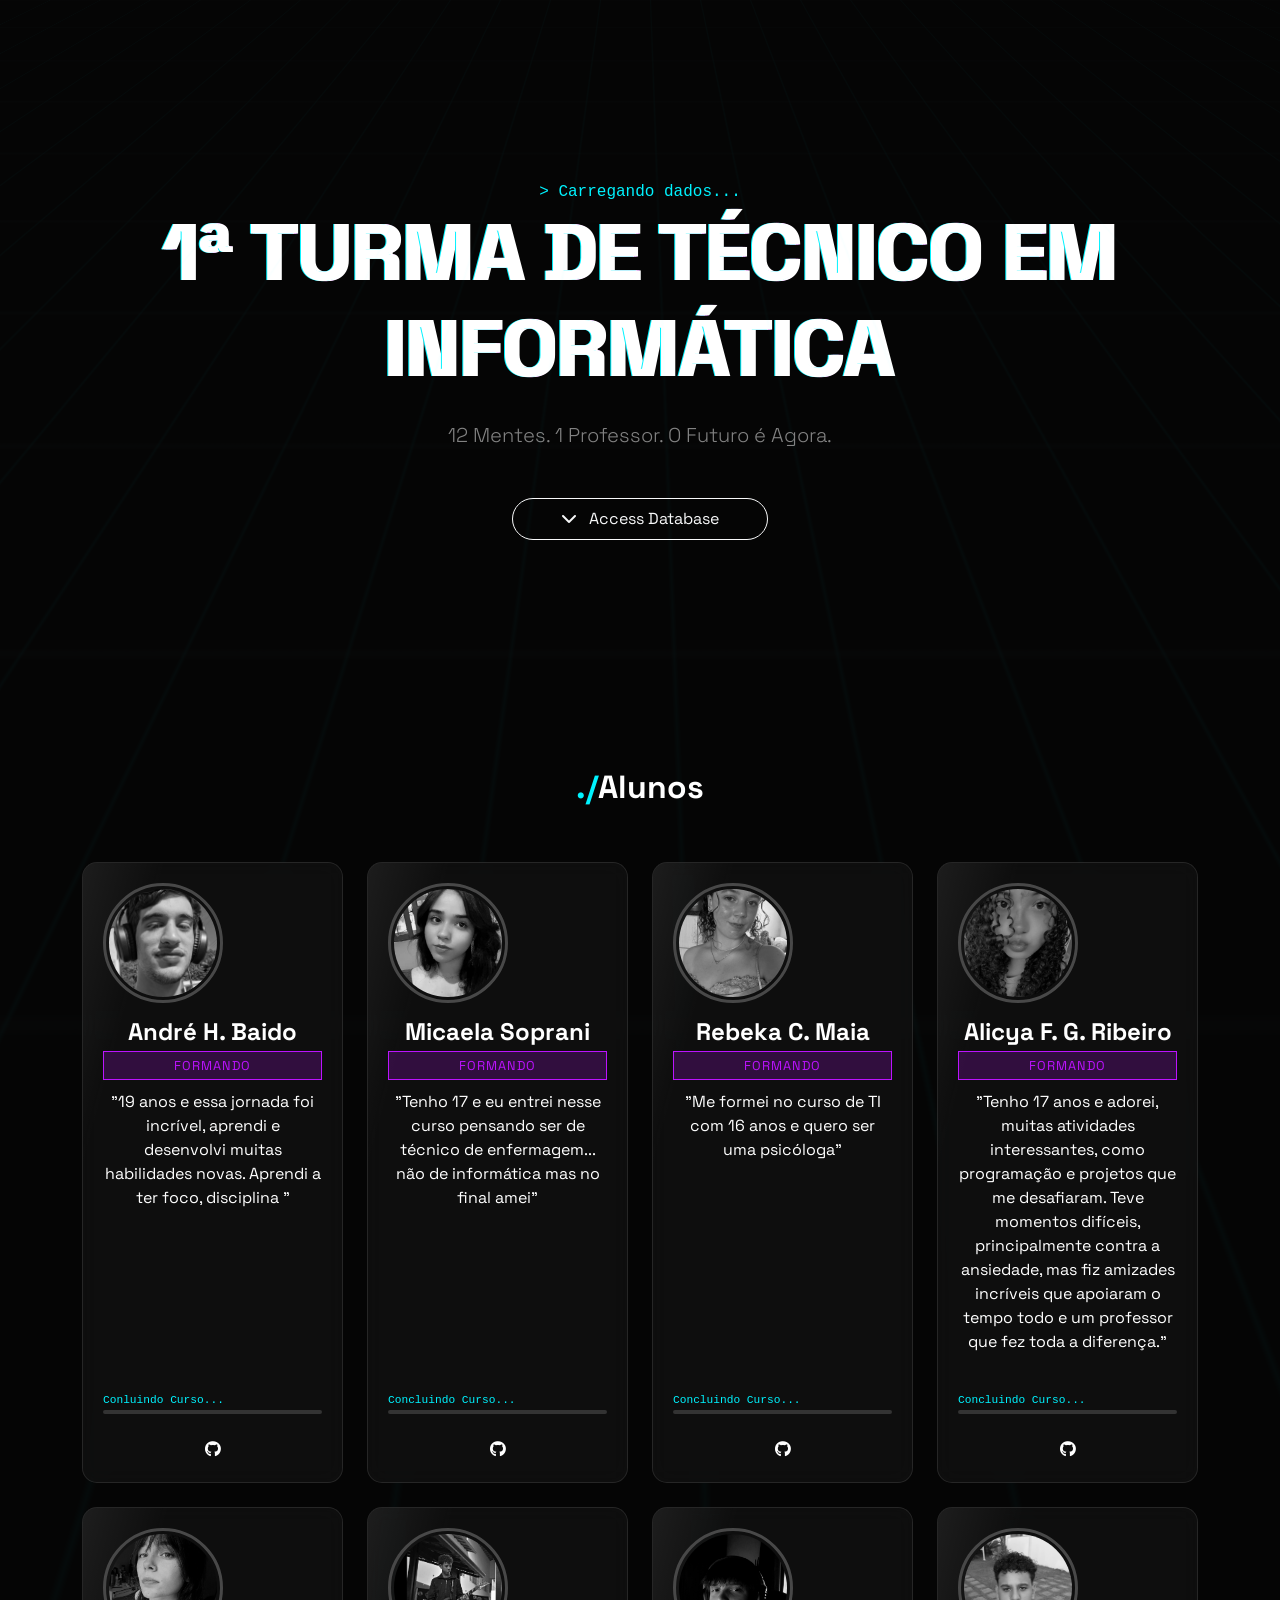
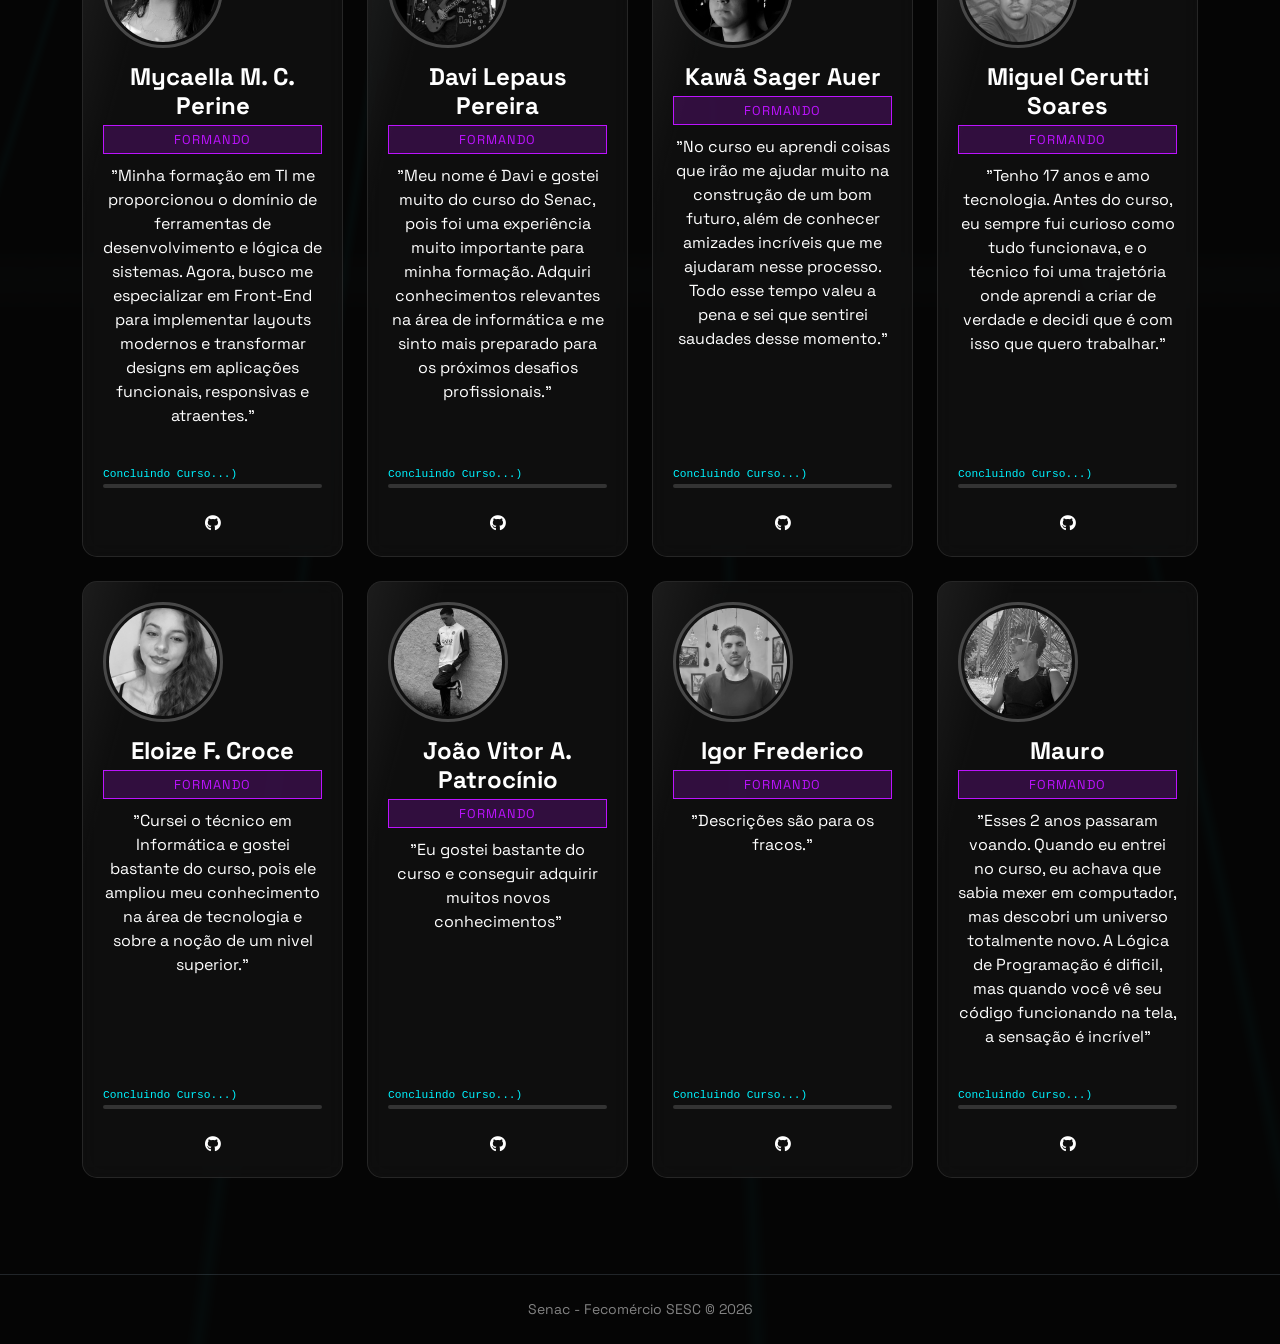
==== index.html @ 99a13c17 "Add files via upload" ====
<!DOCTYPE html>
<html lang="pt-br">
<head>
    <meta charset="UTF-8">
    <meta name="viewport" content="width=device-width, initial-scale=1.0">
    <title>Técnico em Informática - 2024 - 2026</title>
    
    <link href="https://cdn.jsdelivr.net/npm/bootstrap@5.3.0/dist/css/bootstrap.min.css" rel="stylesheet">
    <link rel="stylesheet" href="https://cdnjs.cloudflare.com/ajax/libs/font-awesome/6.4.0/css/all.min.css">
    <link href="https://unpkg.com/aos@2.3.1/dist/aos.css" rel="stylesheet">
    <link href="https://fonts.googleapis.com/css2?family=Space+Grotesk:wght@300;500;700&display=swap" rel="stylesheet">
    <link rel="icon" type="image/png" href="img/OIP.webp">

    <style>
        :root {
            --neon-cyan: #00f3ff;
            --neon-purple: #bc13fe;
            --dark-bg: #050505;
            --card-bg: rgba(20, 20, 20, 0.6);
        }

        body {
            background-color: var(--dark-bg);
            color: #fff;
            font-family: 'Space Grotesk', sans-serif;
            overflow-x: hidden;
        }

        /* === 1. Fundo Animado (Cyber Grid) === */
        .cyber-grid {
            position: fixed;
            top: 0; left: 0; width: 100%; height: 100%;
            background-image: 
                linear-gradient(rgba(23, 98, 102, 0.1) 1px, transparent 1px),
                linear-gradient(90deg, rgba(0, 243, 255, 0.1) 1px, transparent 1px);
            background-size: 50px 50px;
            transform: perspective(500px) rotateX(60deg);
            transform-origin: center top;
            opacity: 0.2;
            z-index: -1;
            animation: gridMove 20s linear infinite;
        }

        @keyframes gridMove {
            0% { background-position: 0 0; }
            100% { background-position: 0 100px; }
        }

        /* === 2. Hero Glitch Effect === */
        .hero-section {
            height: 80vh;
            display: flex;
            align-items: center;
            justify-content: center;
            text-align: center;
            position: relative;
        }

        .glitch-text {
            font-size: 5rem;
            font-weight: 700;
            position: relative;
            color: white;
            text-transform: uppercase;
        }

        .glitch-text::before, .glitch-text::after {
            content: attr(data-text);
            position: absolute;
            top: 0; left: 0; width: 100%; height: 100%;
        }

        .glitch-text::before {
            left: 2px;
            text-shadow: -1px 0 var(--neon-purple);
            animation: glitch-anim-1 2s infinite linear alternate-reverse;
        }

        .glitch-text::after {
            left: -2px;
            text-shadow: -1px 0 var(--neon-cyan);
            animation: glitch-anim-2 3s infinite linear alternate-reverse;
        }

        @keyframes glitch-anim-1 {
            0% { clip-path: inset(20% 0 80% 0); }
            20% { clip-path: inset(60% 0 10% 0); }
            40% { clip-path: inset(40% 0 50% 0); }
            60% { clip-path: inset(80% 0 5% 0); }
            80% { clip-path: inset(10% 0 60% 0); }
            100% { clip-path: inset(30% 0 30% 0); }
        }

        @keyframes glitch-anim-2 {
            0% { clip-path: inset(10% 0 60% 0); }
            20% { clip-path: inset(30% 0 20% 0); }
            40% { clip-path: inset(70% 0 10% 0); }
            60% { clip-path: inset(20% 0 50% 0); }
            80% { clip-path: inset(50% 0 30% 0); }
            100% { clip-path: inset(0% 0 80% 0); }
        }

        /* === 3. Cards Holográficos === */
        .holo-card {
            background: var(--card-bg);
            backdrop-filter: blur(10px);
            border: 1px solid rgba(255, 255, 255, 0.1);
            border-radius: 15px;
            padding: 20px;
            position: relative;
            overflow: hidden;
            transition: all 0.4s ease;
            height: 100%;
            display: flex;
            flex-direction: column;
        }

        /* Efeito de brilho ao passar o mouse */
        .holo-card::before {
            content: '';
            position: absolute;
            top: 0; left: -100%; width: 100%; height: 100%;
            background: linear-gradient(90deg, transparent, rgba(255, 255, 255, 0.1), transparent);
            transition: 0.5s;
            transform: skewX(-15deg);
        }

        .holo-card:hover::before {
            left: 100%;
        }

        .holo-card:hover {
            transform: translateY(-10px);
            border-color: var(--neon-cyan);
            box-shadow: 0 0 20px rgba(0, 243, 255, 0.3);
        }

        .student-avatar {
            width: 120px;
            height: 120px;
            border-radius: 50%;
            border: 3px solid var(--neon-purple);
            padding: 3px;
            object-fit: cover;
            margin-bottom: 15px;
            filter: grayscale(100%);
            transition: 0.3s;
        }

        .holo-card:hover .student-avatar {
            filter: grayscale(0%);
            border-color: var(--neon-cyan);
            box-shadow: 0 0 15px var(--neon-cyan);
        }

        .role-badge {
            background: rgba(188, 19, 254, 0.2);
            border: 1px solid var(--neon-purple);
            color: var(--neon-purple);
            padding: 4px 10px;
            font-size: 0.8rem;
            text-transform: uppercase;
            letter-spacing: 1px;
            display: inline-block;
            margin-bottom: 10px;
        }

        .holo-card:hover .role-badge {
            background: rgba(0, 243, 255, 0.2);
            border-color: var(--neon-cyan);
            color: var(--neon-cyan);
        }

        /* Skill Bar */
        .skill-bar {
            height: 4px;
            background: #333;
            margin-bottom: 0%;
            border-radius: 2px;
            position: relative;
            overflow: hidden;
            
        }
        .skill-fill {
            height: 100%;
            background: var(--neon-cyan);
            box-shadow: 0 0 10px var(--neon-cyan);
            width: 100%; /* Animação via CSS */
            transition: width ease-in-out;
        }

        .desc-text {
            flex-grow: 10;
        }

        .bottom-info {
            margin-top: auto;
            margin-bottom: 0;
        }

        /* Terminal Style text */
        .terminal-text {
            font-family: 'Courier New', monospace;
            color: var(--neon-cyan);
        }

        @media (max-width: 768px) {
            .glitch-text { font-size: 3rem; }
        }
    </style>
</head>
<body>

    <div class="cyber-grid"></div>

    <section class="hero-section">
        <div class="container">
            <p class="terminal-text mb-0">> Carregando dados...</p>
            <h1 class="glitch-text mb-4" data-text="1ª Turma de Técnico em Informática">1ª Turma de Técnico em Informática</h1>
            <p class="lead text-white-50" data-aos="fade-up" data-aos-delay="500">
                12 Mentes. 1 Professor. O Futuro é Agora.
            </p>
            <div class="mt-5" data-aos="zoom-in" data-aos-delay="800">
                <a href="#mural" class="btn btn-outline-light rounded-pill px-5 py-2">
                    <i class="fas fa-chevron-down me-2"></i> Access Database
                </a>
            </div>
        </div>
    </section>

    <section id="mural" class="container py-5">
        <div class="row mb-5 text-center">
            <div class="col" data-aos="fade-right">
                <h2 class="fw-bold"><span style="color: var(--neon-cyan)">./</span>Alunos</h2>
            </div>
        </div>

        <div class="row g-4">
            
            <div class="col-12 col-md-6 col-lg-3" data-aos="flip-left" data-aos-duration="1000">
                <div class="holo-card text-center">
                    <img src="img/Andre.jpeg" alt="Aluno" class="student-avatar">
                    <h4 class="fw-bold mb-1">André H. Baido</h4>
                    <span class="role-badge">Formando</span>
                    
                    <p class="desc-text">
                        "19 anos e essa jornada foi incrível, aprendi e desenvolvi muitas habilidades novas. Aprendi a ter foco, disciplina "
                    </p>
                    <div class="bottom-info">
                        <div class="text-start mt-3">
                        <small class="terminal-text" style="font-size: 0.7rem;">Conluindo Curso...</small>
                        <div class="skill-bar">
                            <div class="skill-fill" style="width: 90%"></div>
                        </div>
                    </div>

                    <div class="mt-4 d-flex justify-content-center gap-3">
                        <a href="#" class="text-white"><i class="fab fa-github"></i></a>
                       
                    </div>
                    </div>
                    
                </div>
            </div>
            <div class="col-12 col-md-6 col-lg-3" data-aos="flip-left" data-aos-delay="100" data-aos-duration="1000">
                <div class="holo-card text-center">
                    <img src="img/Micaela.jpeg" alt="Aluno" class="student-avatar">
                    <h4 class="fw-bold mb-1">Micaela Soprani</h4>
                    <span class="role-badge">Formando</span>
                    
                    <p class="desc-text">
                        "Tenho 17 e eu entrei nesse curso pensando ser de técnico de enfermagem... não de informática mas no final amei"
                    </p>
                    
                    <div class="text-start mt-3">
                        <small class="terminal-text" style="font-size: 0.7rem;">Concluindo Curso...</small>
                        <div class="skill-bar">
                            <div class="skill-fill" style="width: 95%"></div>
                        </div>
                    </div>

                    <div class="mt-4 d-flex justify-content-center gap-3">
                        <a href="#" class="text-white"><i class="fab fa-github"></i></a>
                       
                    </div>
                </div>
            </div>

            <div class="col-12 col-md-6 col-lg-3" data-aos="flip-left" data-aos-delay="200" data-aos-duration="1000">
                <div class="holo-card text-center">
                    <img src="img/Rebeka.jpeg" alt="Aluno" class="student-avatar">
                    <h4 class="fw-bold mb-1">Rebeka C. Maia</h4>
                    <span class="role-badge">Formando</span>
                    
                    <p class="desc-text">
                        "Me formei no curso de TI com 16 anos e quero ser uma psicóloga"
                    </p>
                    
                    <div class="text-start mt-3">
                        <small class="terminal-text" style="font-size: 0.7rem;">Concluindo Curso...</small>
                        <div class="skill-bar">
                            <div class="skill-fill" style="width: 90%"></div>
                        </div>
                    </div>

                    <div class="mt-4 d-flex justify-content-center gap-3">
                        <a href="#" class="text-white"><i class="fab fa-github"></i></a>
                       
                    </div>
                </div>
            </div>

             <div class="col-12 col-md-6 col-lg-3" data-aos="flip-left" data-aos-delay="300" data-aos-duration="1000">
                <div class="holo-card text-center">
                    <img src="img/Alicya.jpeg" alt="Aluno" class="student-avatar">
                    <h4 class="fw-bold mb-1">Alicya F. G. Ribeiro</h4>
                    <span class="role-badge">Formando</span>
                    
                    <p class="desc-text">
                        "Tenho 17 anos e adorei, muitas atividades interessantes, como programação e projetos que me desafiaram. Teve momentos difíceis, principalmente contra a ansiedade, mas fiz amizades incríveis que apoiaram o tempo todo e um professor que fez toda a diferença."
                    </p>
                    
                    <div class="text-start mt-3">
                        <small class="terminal-text" style="font-size: 0.7rem;">Concluindo Curso...</small>
                        <div class="skill-bar">
                            <div class="skill-fill" style="width: 100%"></div>
                        </div>
                    </div>

                    <div class="mt-4 d-flex justify-content-center gap-3">
                        <a href="#" class="text-white"><i class="fab fa-github"></i></a>
                       
                    </div>
                </div>
            </div>

             <div class="col-12 col-md-6 col-lg-3" data-aos="flip-left" data-aos-delay="200" data-aos-duration="1000">
                <div class="holo-card text-center">
                    <img src="img/Mycaella.jpeg" alt="Aluno" class="student-avatar">
                    <h4 class="fw-bold mb-1">Mycaella M. C. Perine</h4>
                    <span class="role-badge">Formando</span>
                    
                    <p class="desc-text">
                        "Minha formação em TI me proporcionou o domínio de ferramentas de desenvolvimento e lógica de sistemas. Agora, busco me especializar em Front-End para implementar layouts modernos e transformar designs em aplicações funcionais, responsivas e atraentes."
                    </p>
                    
                    <div class="text-start mt-3">
                        <small class="terminal-text" style="font-size: 0.7rem;">Concluindo Curso...)</small>
                        <div class="skill-bar">
                            <div class="skill-fill" ></div>
                        </div>
                    </div>

                    <div class="mt-4 d-flex justify-content-center gap-3">
                        <a href="#" class="text-white"><i class="fab fa-github"></i></a>
                       
                    </div>
                </div>
            </div>

             <div class="col-12 col-md-6 col-lg-3" data-aos="flip-left" data-aos-delay="200" data-aos-duration="1000">
                <div class="holo-card text-center">
                    <img src="img/Davi.jpeg" alt="Aluno" class="student-avatar">
                    <h4 class="fw-bold mb-1">Davi Lepaus Pereira</h4>
                    <span class="role-badge">Formando</span>
                    
                    <p class="desc-text">
                        "Meu nome é Davi e gostei muito do curso do Senac, pois foi uma experiência muito importante para minha formação. Adquiri conhecimentos relevantes na área de informática e me sinto mais preparado para os próximos desafios profissionais."
                    </p>
                    
                    <div class="text-start mt-3">
                        <small class="terminal-text" style="font-size: 0.7rem;">Concluindo Curso...)</small>
                        <div class="skill-bar">
                            <div class="skill-fill" ></div>
                        </div>
                    </div>

                    <div class="mt-4 d-flex justify-content-center gap-3">
                        <a href="#" class="text-white"><i class="fab fa-github"></i></a>
                       
                    </div>
                </div>
            </div>

             <div class="col-12 col-md-6 col-lg-3" data-aos="flip-left" data-aos-delay="200" data-aos-duration="1000">
                <div class="holo-card text-center">
                    <img src="img/Kawa.jpeg" alt="Aluno" class="student-avatar">
                    <h4 class="fw-bold mb-1">Kawã Sager Auer</h4>
                    <span class="role-badge">Formando</span>
                    
                    <p class="desc-text">
                        "No curso eu aprendi coisas que irão me ajudar muito na construção de um bom futuro, além de conhecer amizades incríveis que me ajudaram nesse processo. Todo esse tempo valeu a pena e sei que sentirei saudades desse momento."
                    </p>
                    
                    <div class="text-start mt-3">
                        <small class="terminal-text" style="font-size: 0.7rem;">Concluindo Curso...)</small>
                        <div class="skill-bar">
                            <div class="skill-fill" ></div>
                        </div>
                    </div>

                    <div class="mt-4 d-flex justify-content-center gap-3">
                        <a href="https://github.com/Fritzfrefrutz/Fritzfrefrutz/blob/main/README.md" class="text-white"><i class="fab fa-github"></i></a>
                       
                    </div>
                </div>
            </div>

             <div class="col-12 col-md-6 col-lg-3" data-aos="flip-left" data-aos-delay="200" data-aos-duration="1000">
                <div class="holo-card text-center">
                    <img src="img/Miguel.jpeg" alt="Aluno" class="student-avatar">
                    <h4 class="fw-bold mb-1">Miguel Cerutti Soares</h4>
                    <span class="role-badge">Formando</span>
                    
                    <p class="desc-text">
                        "Tenho 17 anos e amo tecnologia. Antes do curso, eu sempre fui curioso como tudo funcionava, e o técnico foi uma trajetória onde aprendi a criar de verdade e decidi que é com isso que quero trabalhar."
                    </p>
                    
                    <div class="text-start mt-3">
                        <small class="terminal-text" style="font-size: 0.7rem;">Concluindo Curso...)</small>
                        <div class="skill-bar">
                            <div class="skill-fill" ></div>
                        </div>
                    </div>

                    <div class="mt-4 d-flex justify-content-center gap-3">
                        <a href="#" class="text-white"><i class="fab fa-github"></i></a>
                       
                    </div>
                </div>
            </div>

             <div class="col-12 col-md-6 col-lg-3" data-aos="flip-left" data-aos-delay="200" data-aos-duration="1000">
                <div class="holo-card text-center">
                    <img src="img/Eloize.jpeg" alt="Aluno" class="student-avatar">
                    <h4 class="fw-bold mb-1">Eloize F. Croce</h4>
                    <span class="role-badge">Formando</span>
                    
                    <p class="desc-text">
                        "Cursei o técnico em Informática e gostei bastante do curso, pois ele ampliou meu conhecimento na área de tecnologia e sobre a noção de um nivel superior."
                    </p>
                    
                    <div class="text-start mt-3">
                        <small class="terminal-text" style="font-size: 0.7rem;">Concluindo Curso...)</small>
                        <div class="skill-bar">
                            <div class="skill-fill" ></div>
                        </div>
                    </div>

                    <div class="mt-4 d-flex justify-content-center gap-3">
                        <a href="#" class="text-white"><i class="fab fa-github"></i></a>
                       
                    </div>
                </div>
            </div>

             <div class="col-12 col-md-6 col-lg-3" data-aos="flip-left" data-aos-delay="200" data-aos-duration="1000">
                <div class="holo-card text-center">
                    <img src="img/Joao.jpeg" alt="Aluno" class="student-avatar">
                    <h4 class="fw-bold mb-1">João Vitor A. Patrocínio</h4>
                    <span class="role-badge">Formando</span>
                    
                    <p class="desc-text">
                        "Eu gostei bastante do curso e conseguir adquirir muitos novos conhecimentos"
                    </p>
                    
                    <div class="text-start mt-3">
                        <small class="terminal-text" style="font-size: 0.7rem;">Concluindo Curso...)</small>
                        <div class="skill-bar">
                            <div class="skill-fill" ></div>
                        </div>
                    </div>

                    <div class="mt-4 d-flex justify-content-center gap-3">
                        <a href="#" class="text-white"><i class="fab fa-github"></i></a>
                       
                    </div>
                </div>
            </div>

             <div class="col-12 col-md-6 col-lg-3" data-aos="flip-left" data-aos-delay="200" data-aos-duration="1000">
                <div class="holo-card text-center">
                    <img src="img/Igor.jpeg" alt="Aluno" class="student-avatar">
                    <h4 class="fw-bold mb-1">Igor Frederico</h4>
                    <span class="role-badge">Formando</span>
                    
                    <p class="desc-text">
                        "Descrições são para os fracos."
                    </p>
                    
                    <div class="text-start mt-3">
                        <small class="terminal-text" style="font-size: 0.7rem;">Concluindo Curso...)</small>
                        <div class="skill-bar">
                            <div class="skill-fill" ></div>
                        </div>
                    </div>

                    <div class="mt-4 d-flex justify-content-center gap-3">
                        <a href="#" class="text-white"><i class="fab fa-github"></i></a>
                       
                    </div>
                </div>
            </div>

             <div class="col-12 col-md-6 col-lg-3" data-aos="flip-left" data-aos-delay="200" data-aos-duration="1000">
                <div class="holo-card text-center">
                    <img src="img/Mauro.jpeg" alt="Aluno" class="student-avatar">
                    <h4 class="fw-bold mb-1">Mauro</h4>
                    <span class="role-badge">Formando</span>
                    
                    <p class="desc-text">
                        "Esses 2 anos passaram voando. Quando eu entrei no curso, eu achava que sabia mexer em computador, mas descobri um universo totalmente novo. A Lógica de Programação é dificil, mas quando você vê seu código funcionando na tela, a sensação é incrível"
                    </p>
                    
                    <div class="text-start mt-3">
                        <small class="terminal-text" style="font-size: 0.7rem;">Concluindo Curso...)</small>
                        <div class="skill-bar">
                            <div class="skill-fill" ></div>
                        </div>
                    </div>

                    <div class="mt-4 d-flex justify-content-center gap-3">
                        <a href="#" class="text-white"><i class="fab fa-github"></i></a>
                       
                    </div>
                </div>
            </div>

            

            </div>
    </section>

    <footer class="py-4 text-center border-top border-dark mt-5">
        <p class="text-white-50 small mb-0">Senac - Fecomércio SESC &copy; 2026</p>
    </footer>

    <script src="https://cdn.jsdelivr.net/npm/bootstrap@5.3.0/dist/js/bootstrap.bundle.min.js"></script>
    <script src="https://unpkg.com/aos@2.3.1/dist/aos.js"></script>
    
    <script src="js/script.js">
   </script>
</body>
</html>
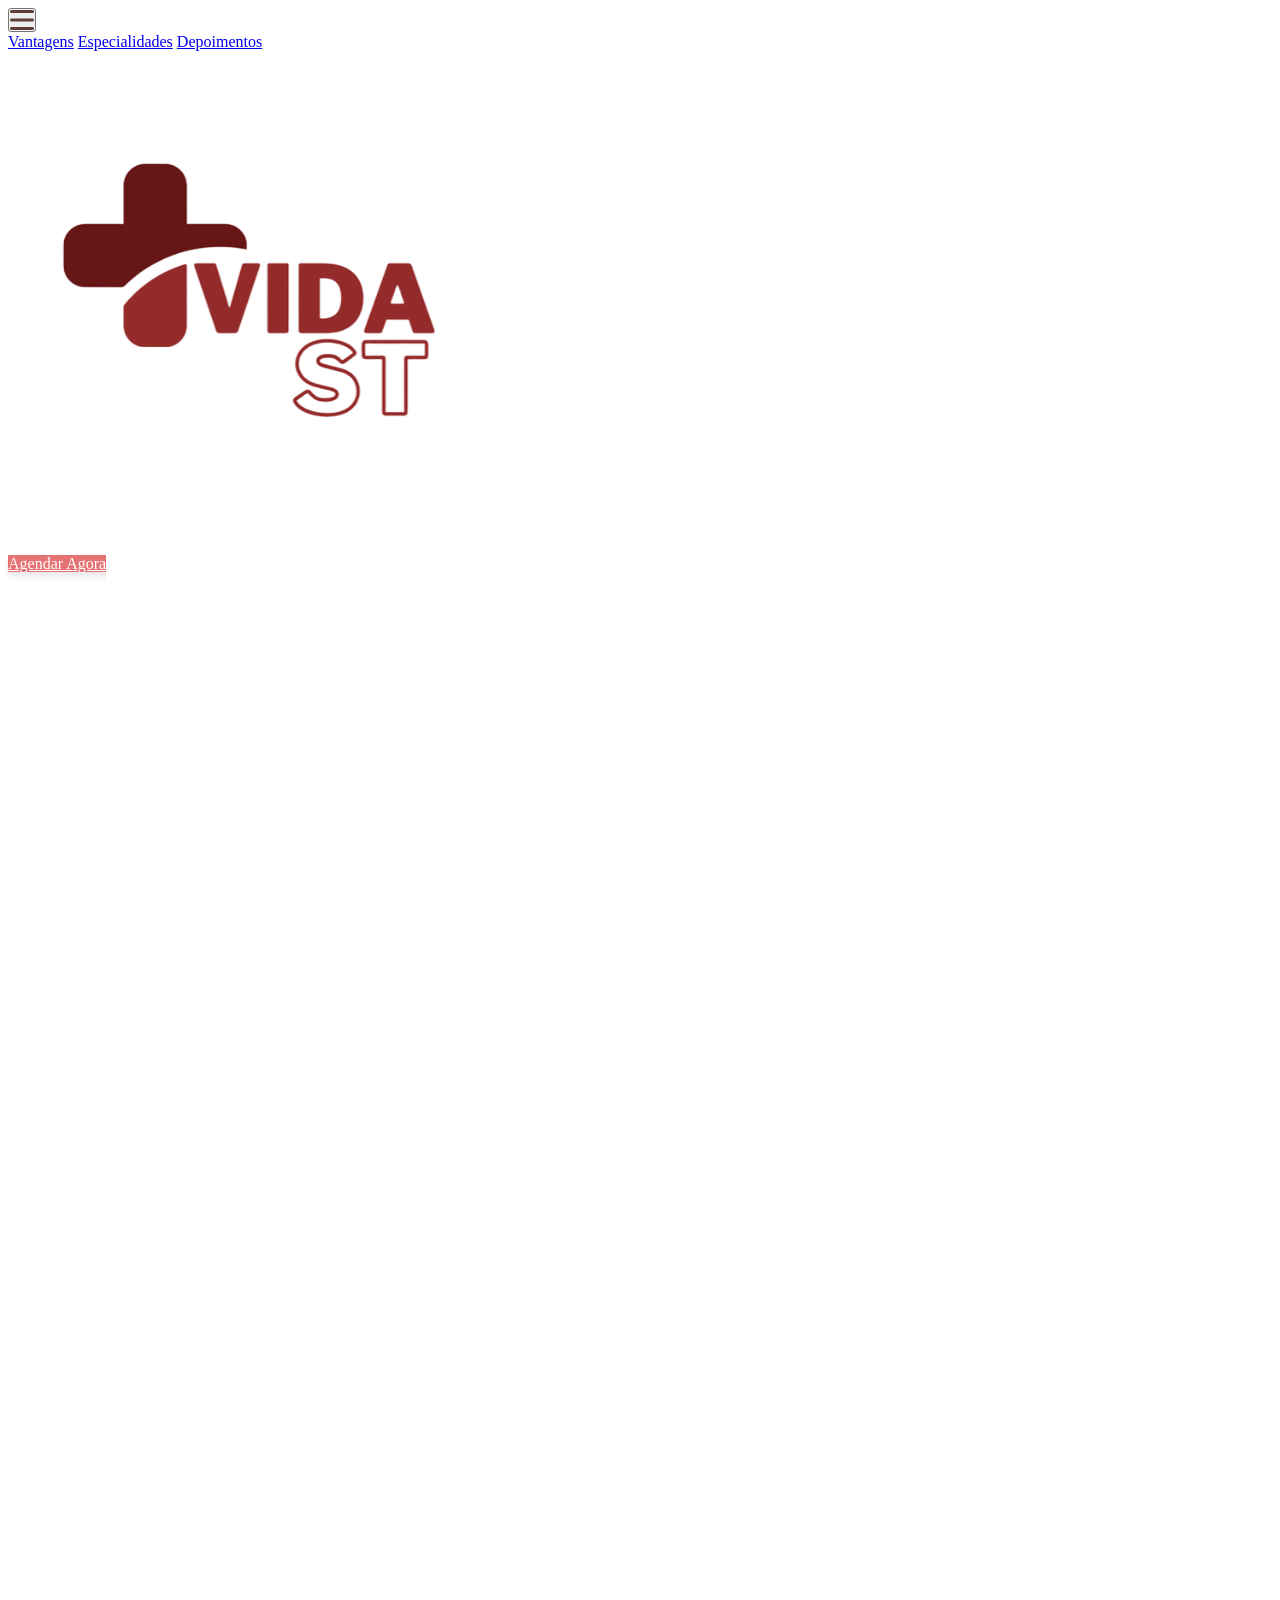
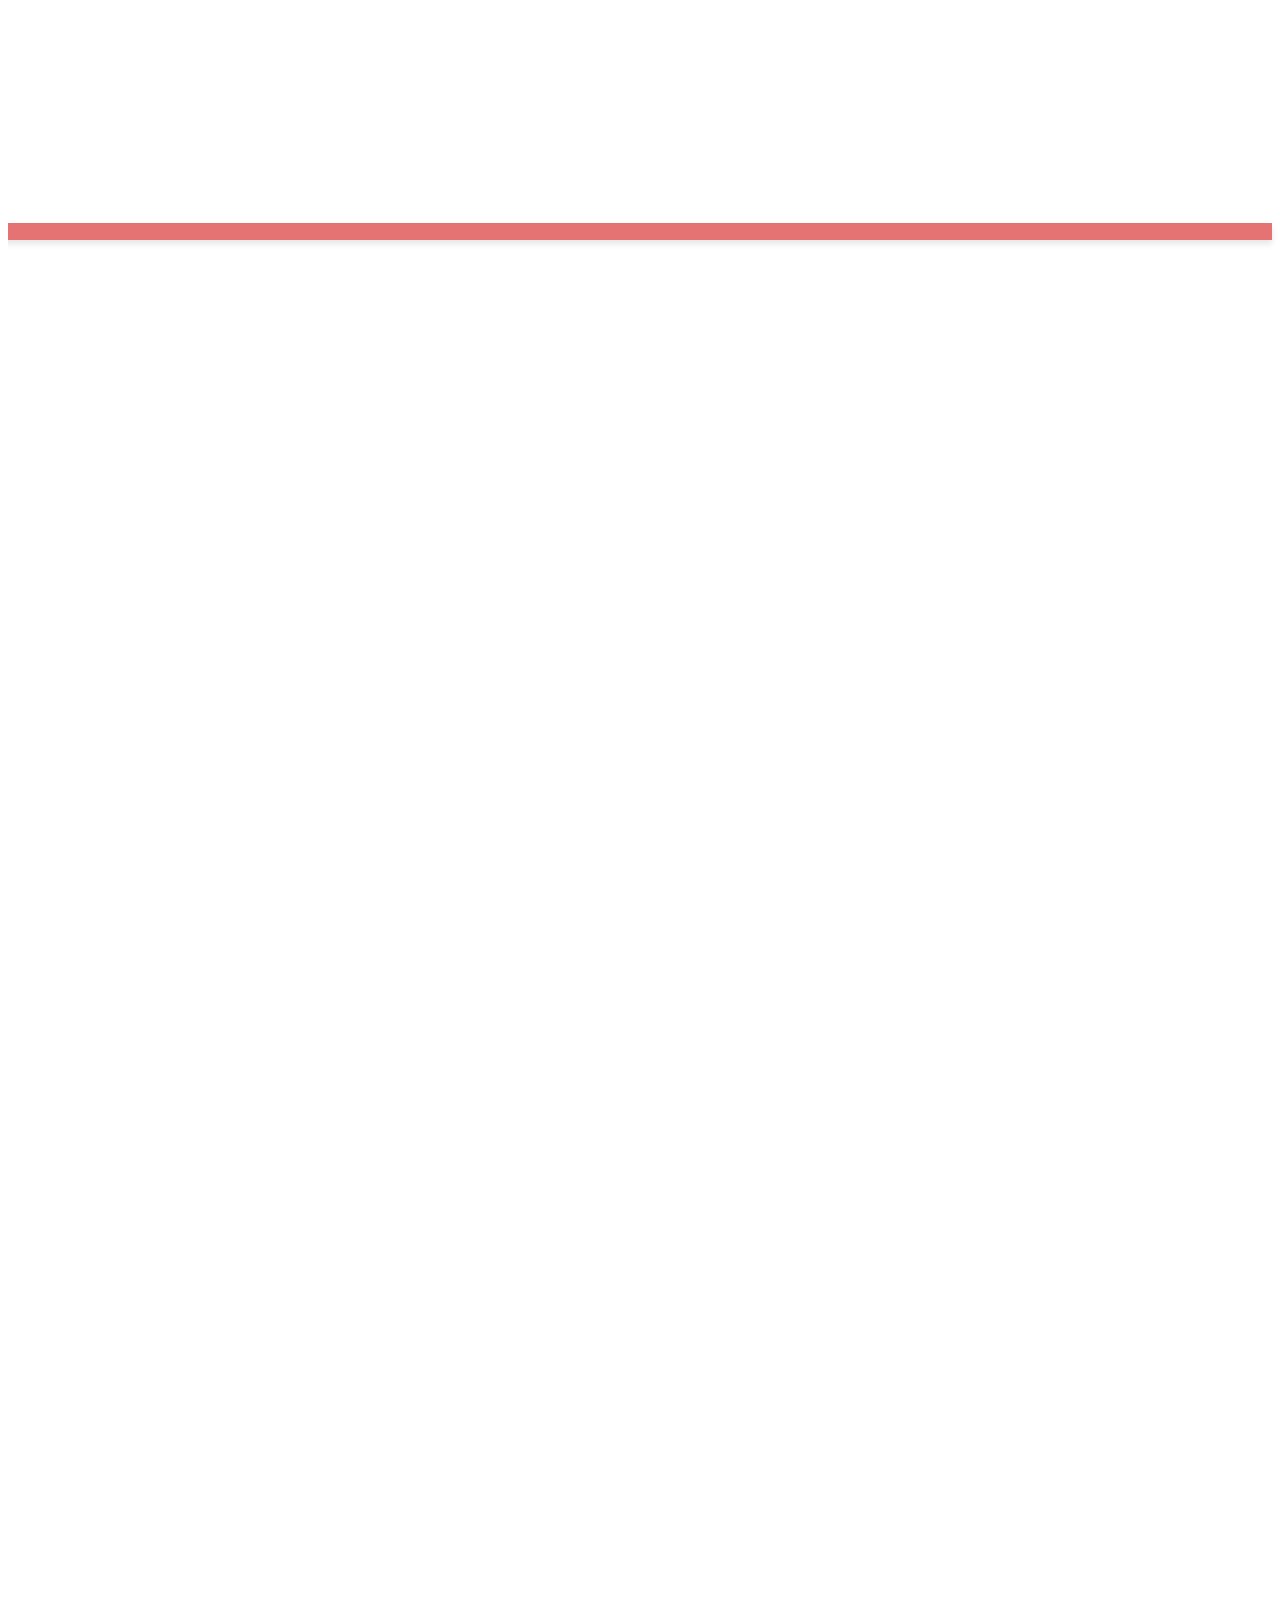
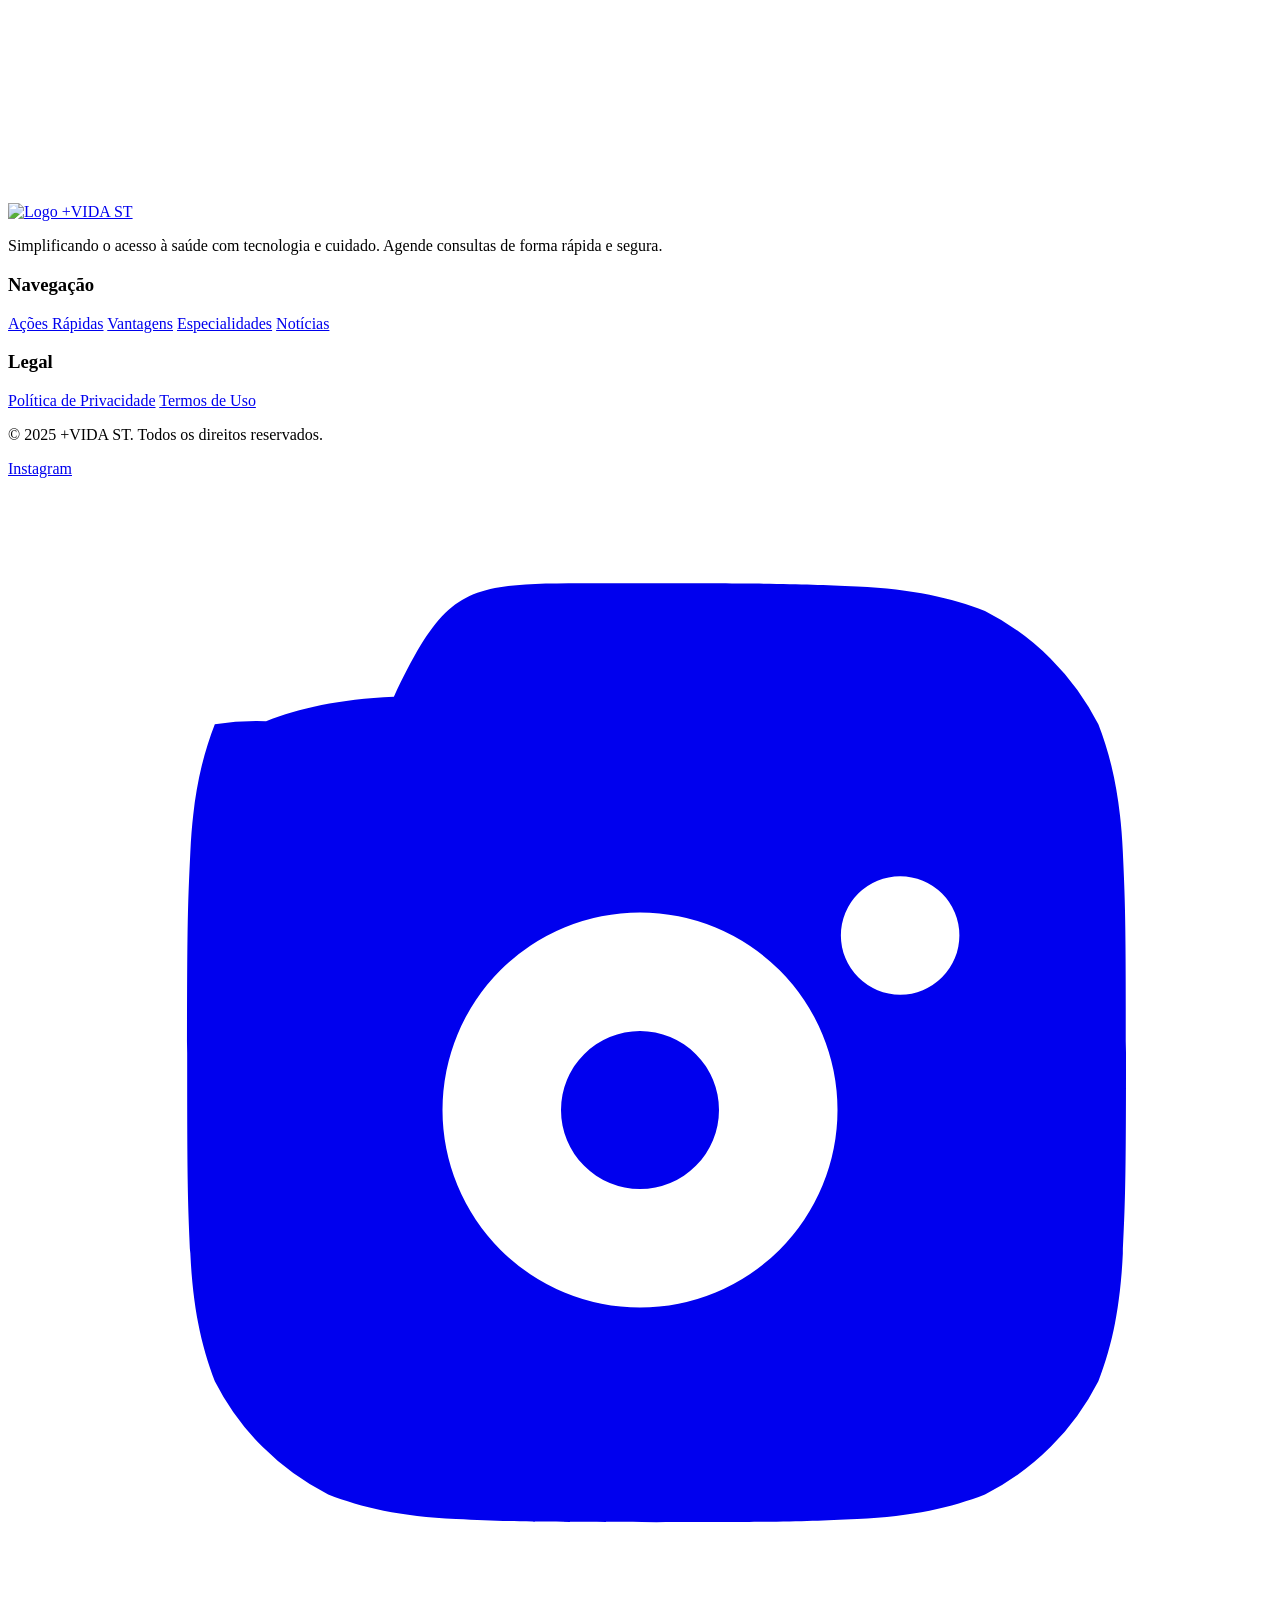
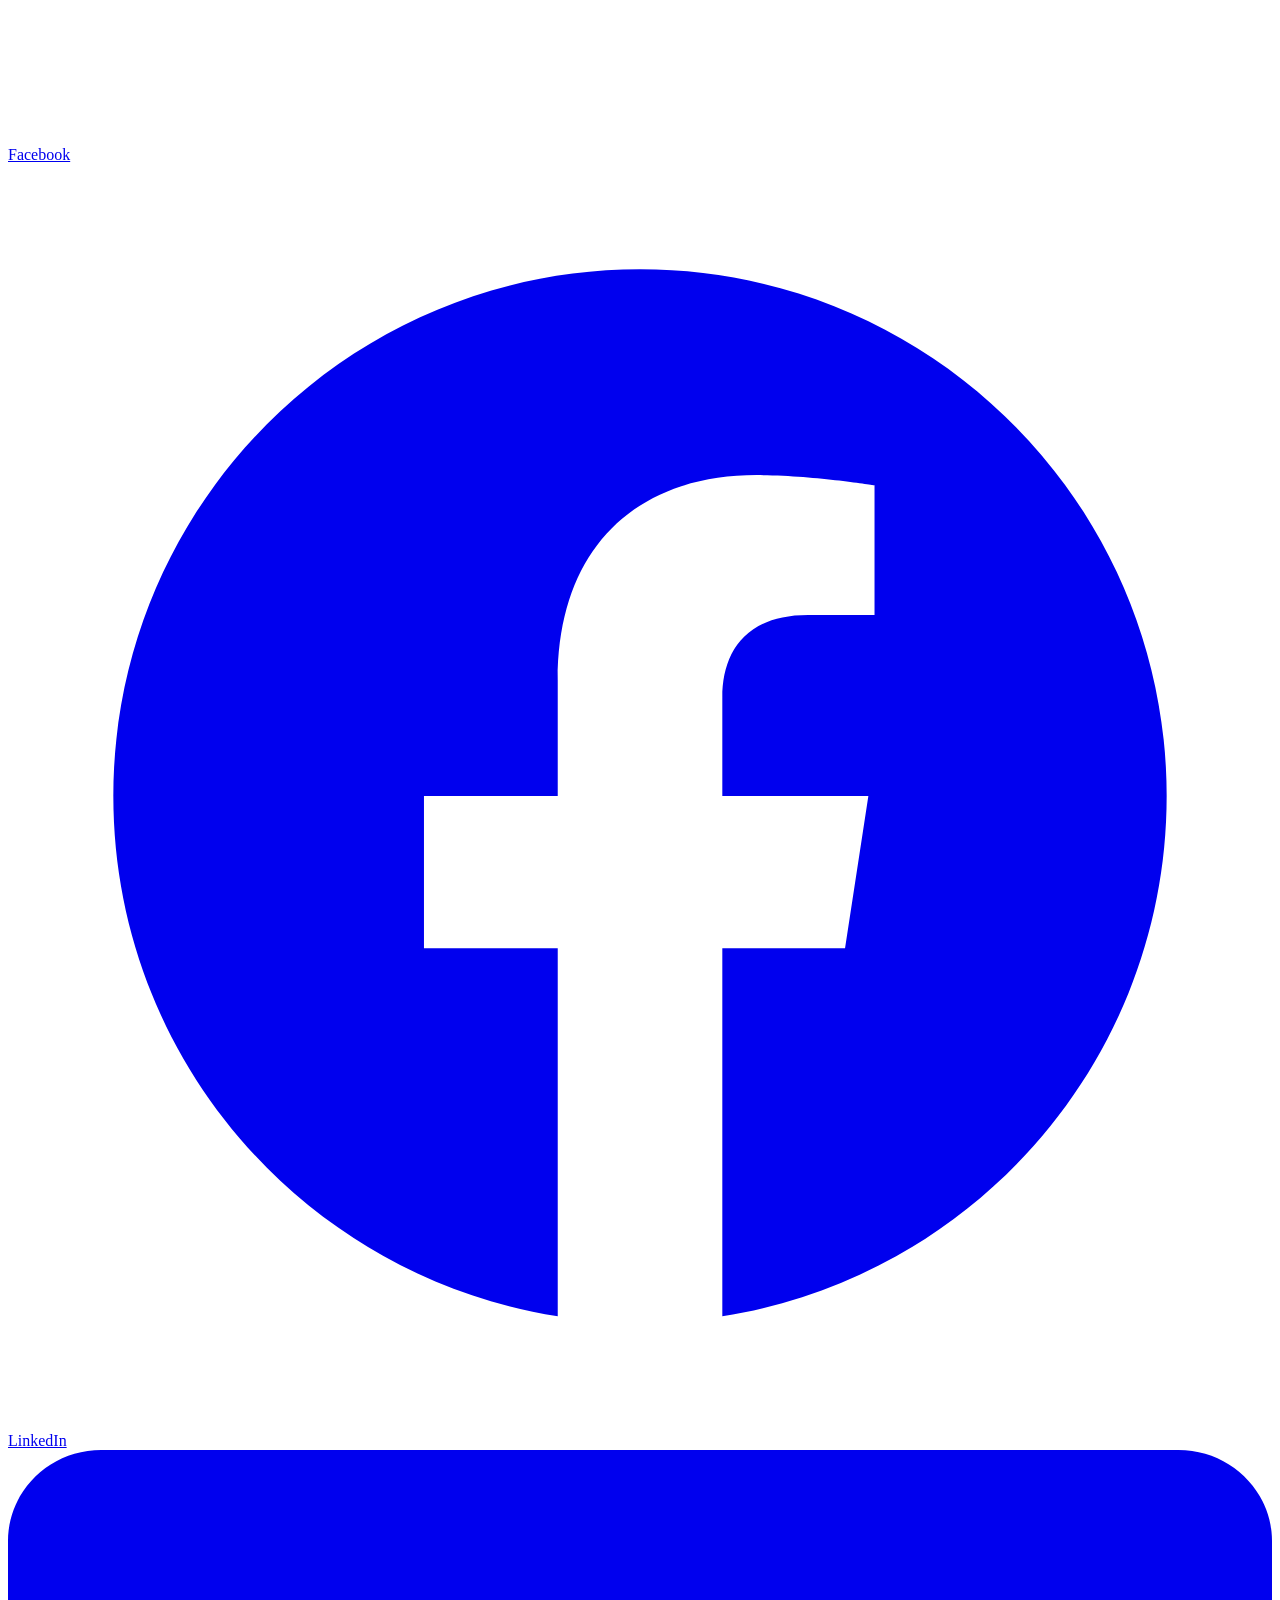
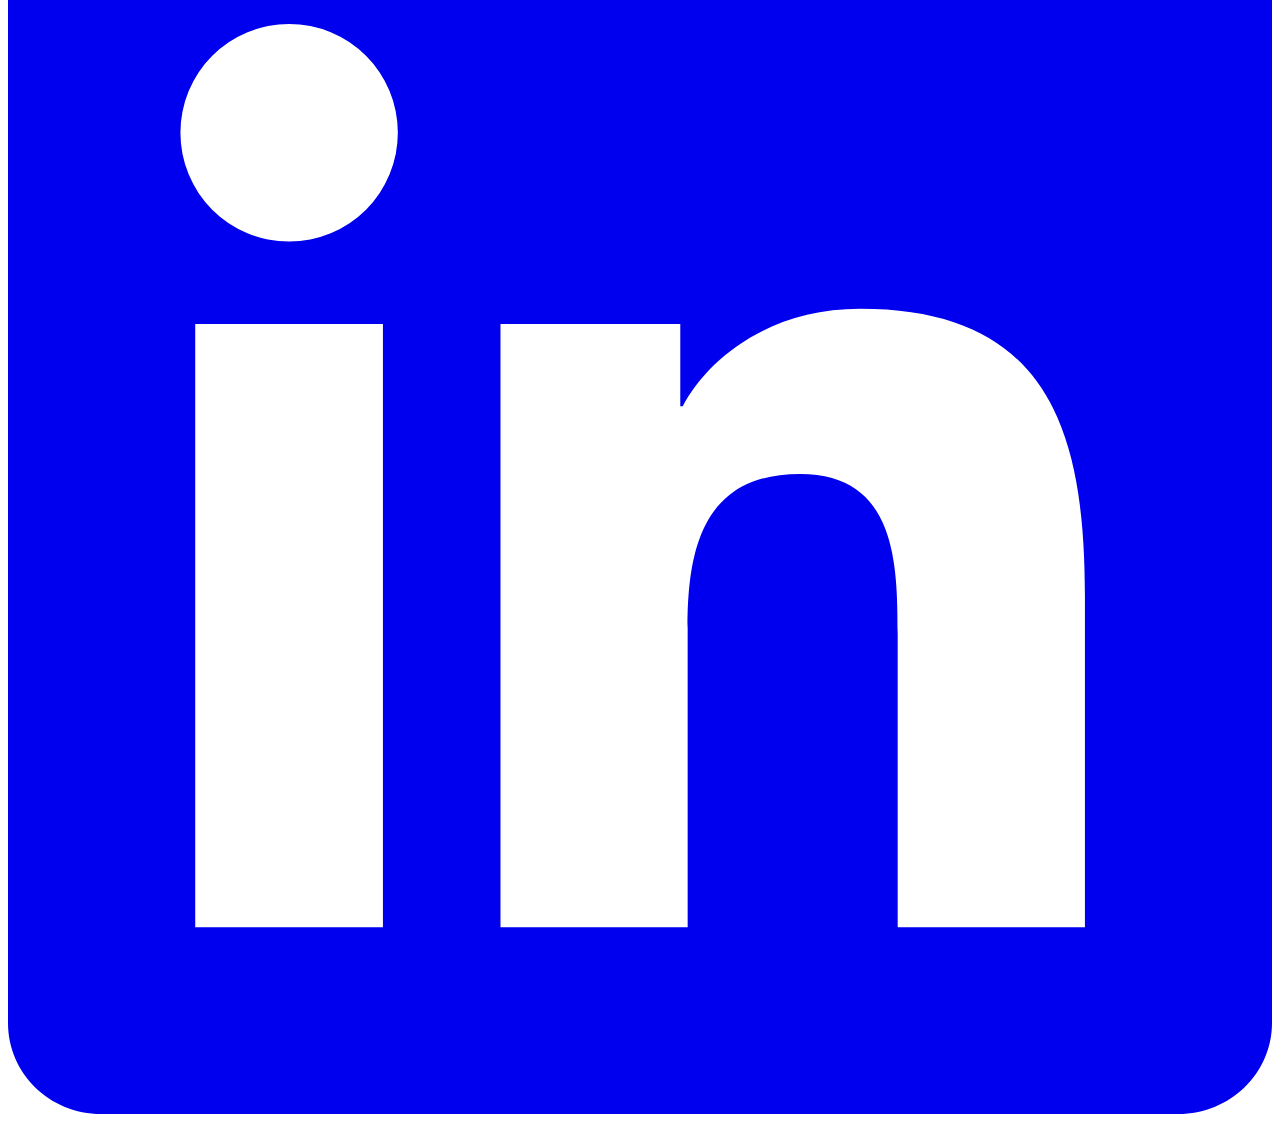
==== commit 64eb5067: "Add files via upload" ====
--- a/index.html
+++ b/index.html
@@ -1,544 +1,329 @@
 <!DOCTYPE html>
-<html lang="pt-br">
+<html lang="pt-BR" class="scroll-smooth">
 <head>
     <meta charset="UTF-8">
     <meta name="viewport" content="width=device-width, initial-scale=1.0">
-    <title>Técnico em Informática - 2024 - 2026</title>
-    
-    <link href="https://cdn.jsdelivr.net/npm/bootstrap@5.3.0/dist/css/bootstrap.min.css" rel="stylesheet">
-    <link rel="stylesheet" href="https://cdnjs.cloudflare.com/ajax/libs/font-awesome/6.4.0/css/all.min.css">
-    <link href="https://unpkg.com/aos@2.3.1/dist/aos.css" rel="stylesheet">
-    <link href="https://fonts.googleapis.com/css2?family=Space+Grotesk:wght@300;500;700&display=swap" rel="stylesheet">
-    <link rel="icon" type="image/png" href="img/OIP.webp">
-
-    <style>
-        :root {
-            --neon-cyan: #00f3ff;
-            --neon-purple: #bc13fe;
-            --dark-bg: #050505;
-            --card-bg: rgba(20, 20, 20, 0.6);
-        }
-
-        body {
-            background-color: var(--dark-bg);
-            color: #fff;
-            font-family: 'Space Grotesk', sans-serif;
-            overflow-x: hidden;
-        }
-
-        /* === 1. Fundo Animado (Cyber Grid) === */
-        .cyber-grid {
-            position: fixed;
-            top: 0; left: 0; width: 100%; height: 100%;
-            background-image: 
-                linear-gradient(rgba(23, 98, 102, 0.1) 1px, transparent 1px),
-                linear-gradient(90deg, rgba(0, 243, 255, 0.1) 1px, transparent 1px);
-            background-size: 50px 50px;
-            transform: perspective(500px) rotateX(60deg);
-            transform-origin: center top;
-            opacity: 0.2;
-            z-index: -1;
-            animation: gridMove 20s linear infinite;
-        }
-
-        @keyframes gridMove {
-            0% { background-position: 0 0; }
-            100% { background-position: 0 100px; }
-        }
-
-        /* === 2. Hero Glitch Effect === */
-        .hero-section {
-            height: 80vh;
-            display: flex;
-            align-items: center;
-            justify-content: center;
-            text-align: center;
-            position: relative;
-        }
-
-        .glitch-text {
-            font-size: 5rem;
-            font-weight: 700;
-            position: relative;
-            color: white;
-            text-transform: uppercase;
-        }
-
-        .glitch-text::before, .glitch-text::after {
-            content: attr(data-text);
-            position: absolute;
-            top: 0; left: 0; width: 100%; height: 100%;
-        }
-
-        .glitch-text::before {
-            left: 2px;
-            text-shadow: -1px 0 var(--neon-purple);
-            animation: glitch-anim-1 2s infinite linear alternate-reverse;
-        }
-
-        .glitch-text::after {
-            left: -2px;
-            text-shadow: -1px 0 var(--neon-cyan);
-            animation: glitch-anim-2 3s infinite linear alternate-reverse;
-        }
-
-        @keyframes glitch-anim-1 {
-            0% { clip-path: inset(20% 0 80% 0); }
-            20% { clip-path: inset(60% 0 10% 0); }
-            40% { clip-path: inset(40% 0 50% 0); }
-            60% { clip-path: inset(80% 0 5% 0); }
-            80% { clip-path: inset(10% 0 60% 0); }
-            100% { clip-path: inset(30% 0 30% 0); }
-        }
-
-        @keyframes glitch-anim-2 {
-            0% { clip-path: inset(10% 0 60% 0); }
-            20% { clip-path: inset(30% 0 20% 0); }
-            40% { clip-path: inset(70% 0 10% 0); }
-            60% { clip-path: inset(20% 0 50% 0); }
-            80% { clip-path: inset(50% 0 30% 0); }
-            100% { clip-path: inset(0% 0 80% 0); }
-        }
-
-        /* === 3. Cards Holográficos === */
-        .holo-card {
-            background: var(--card-bg);
-            backdrop-filter: blur(10px);
-            border: 1px solid rgba(255, 255, 255, 0.1);
-            border-radius: 15px;
-            padding: 20px;
-            position: relative;
-            overflow: hidden;
-            transition: all 0.4s ease;
-            height: 100%;
-            display: flex;
-            flex-direction: column;
-        }
-
-        /* Efeito de brilho ao passar o mouse */
-        .holo-card::before {
-            content: '';
-            position: absolute;
-            top: 0; left: -100%; width: 100%; height: 100%;
-            background: linear-gradient(90deg, transparent, rgba(255, 255, 255, 0.1), transparent);
-            transition: 0.5s;
-            transform: skewX(-15deg);
-        }
-
-        .holo-card:hover::before {
-            left: 100%;
-        }
-
-        .holo-card:hover {
-            transform: translateY(-10px);
-            border-color: var(--neon-cyan);
-            box-shadow: 0 0 20px rgba(0, 243, 255, 0.3);
-        }
-
-        .student-avatar {
-            width: 120px;
-            height: 120px;
-            border-radius: 50%;
-            border: 3px solid var(--neon-purple);
-            padding: 3px;
-            object-fit: cover;
-            margin-bottom: 15px;
-            filter: grayscale(100%);
-            transition: 0.3s;
-        }
-
-        .holo-card:hover .student-avatar {
-            filter: grayscale(0%);
-            border-color: var(--neon-cyan);
-            box-shadow: 0 0 15px var(--neon-cyan);
-        }
-
-        .role-badge {
-            background: rgba(188, 19, 254, 0.2);
-            border: 1px solid var(--neon-purple);
-            color: var(--neon-purple);
-            padding: 4px 10px;
-            font-size: 0.8rem;
-            text-transform: uppercase;
-            letter-spacing: 1px;
-            display: inline-block;
-            margin-bottom: 10px;
-        }
-
-        .holo-card:hover .role-badge {
-            background: rgba(0, 243, 255, 0.2);
-            border-color: var(--neon-cyan);
-            color: var(--neon-cyan);
-        }
-
-        /* Skill Bar */
-        .skill-bar {
-            height: 4px;
-            background: #333;
-            margin-bottom: 0%;
-            border-radius: 2px;
-            position: relative;
-            overflow: hidden;
+    <title>+VIDA ST - Sua Saúde, Reinventada</title>
+    
+    <!-- Tailwind CSS -->
+    <script src="https://cdn.tailwindcss.com"></script>
+    
+    <!-- Google Fonts: Inter -->
+    <link rel="preconnect" href="https://fonts.googleapis.com">
+    <link rel="preconnect" href="https://fonts.gstatic.com" crossorigin>
+    <link rel="stylesheet" href="site/css/style.css">
+    <link href="https://fonts.googleapis.com/css2?family=Inter:wght@400;500;600;700;800&display=swap" rel="stylesheet">
+</head>
+<body class="bg-brand-light font-sans text-brand-dark antialiased">
+    
+    <!-- Overlay para o menu mobile -->
+    <div id="menu-overlay" class="fixed inset-0 bg-black/40 z-30 opacity-0 pointer-events-none transition-opacity duration-300"></div>
+
+    <!-- CABEÇALHO CENTRALIZADO -->
+    <header id="main-header" class="bg-brand-light/80 backdrop-blur-lg sticky top-0 z-40 transition-all duration-300">
+        <div class="container mx-auto px-6 h-24 flex justify-between items-center relative">
             
-        }
-        .skill-fill {
-            height: 100%;
-            background: var(--neon-cyan);
-            box-shadow: 0 0 10px var(--neon-cyan);
-            width: 100%; /* Animação via CSS */
-            transition: width ease-in-out;
-        }
-
-        .desc-text {
-            flex-grow: 10;
-        }
-
-        .bottom-info {
-            margin-top: auto;
-            margin-bottom: 0;
-        }
-
-        /* Terminal Style text */
-        .terminal-text {
-            font-family: 'Courier New', monospace;
-            color: var(--neon-cyan);
-        }
-
-        @media (max-width: 768px) {
-            .glitch-text { font-size: 3rem; }
-        }
-    </style>
-</head>
-<body>
-
-    <div class="cyber-grid"></div>
-
-    <section class="hero-section">
-        <div class="container">
-            <p class="terminal-text mb-0">> Carregando dados...</p>
-            <h1 class="glitch-text mb-4" data-text="1ª Turma de Técnico em Informática">1ª Turma de Técnico em Informática</h1>
-            <p class="lead text-white-50" data-aos="fade-up" data-aos-delay="500">
-                12 Mentes. 1 Professor. O Futuro é Agora.
-            </p>
-            <div class="mt-5" data-aos="zoom-in" data-aos-delay="800">
-                <a href="#mural" class="btn btn-outline-light rounded-pill px-5 py-2">
-                    <i class="fas fa-chevron-down me-2"></i> Access Database
+            <!-- Esquerda: Navegação Desktop / Botão Menu Mobile -->
+            <div class="flex-1 flex justify-start">
+                <!-- Botão do Menu Mobile -->
+                <button id="mobile-menu-button" class="md:hidden text-brand-dark z-50">
+                    <span class="hamburger-line line-1"></span>
+                    <span class="hamburger-line line-2"></span>
+                    <span class="hamburger-line line-3"></span>
+                </button>
+                 <!-- Navegação para Desktop -->
+                <nav class="hidden md:flex items-center space-x-8 text-base font-medium">
+                    <a href="#vantagens" class="nav-link relative text-gray-600 hover:text-brand-dark transition">Vantagens</a>
+                    <a href="#especialidades" class="nav-link relative text-gray-600 hover:text-brand-dark transition">Especialidades</a>
+                    <a href="#depoimentos" class="nav-link relative text-gray-600 hover:text-brand-dark transition">Depoimentos</a>
+                </nav>
+            </div>
+
+            <!-- Centro: Logo (Posicionamento Absoluto) -->
+            <div class="absolute top-1/2 left-1/2 -translate-x-1/2 -translate-y-1/2">
+                 <a href="#" class="flex items-center transition-transform duration-300 hover:scale-105">
+                    <!-- MODIFIQUE AQUI: Coloque o caminho para sua imagem no 'src' -->
+                    <img src="site/img/favicon.png  " alt="Logo +VIDA ST" class="h-20 w-auto">
                 </a>
             </div>
+           
+            <!-- Direita: Botão CTA (Desktop) -->
+            <div class="flex-1 flex justify-end">
+                 <a href="login/index.html" class="btn-primary group hidden md:inline-flex items-center gap-2 py-2 px-5 rounded-lg font-semibold">
+                    <span>Agendar Agora</span>
+                    <svg xmlns="http://www.w3.org/2000/svg" fill="none" viewBox="0 0 24 24" stroke-width="2.5" stroke="currentColor" class="w-4 h-4 transition-transform duration-300 group-hover:translate-x-1">
+                      <path stroke-linecap="round" stroke-linejoin="round" d="M13.5 4.5 21 12m0 0-7.5 7.5M21 12H3" />
+                    </svg>
+                </a>
+            </div>
         </div>
-    </section>
-
-    <section id="mural" class="container py-5">
-        <div class="row mb-5 text-center">
-            <div class="col" data-aos="fade-right">
-                <h2 class="fw-bold"><span style="color: var(--neon-cyan)">./</span>Alunos</h2>
-            </div>
+    </header>
+
+    <!-- Menu Mobile com nova estrutura e animação -->
+    <div id="mobile-menu" class="fixed top-0 right-0 h-full w-full max-w-xs bg-brand-light z-40 p-8 flex flex-col space-y-6 transform translate-x-full transition-transform duration-300 ease-in-out">
+        <div class="flex-grow pt-16 flex flex-col space-y-4">
+             <a href="#vantagens" class="text-gray-700 hover:text-brand-dark transition text-2xl font-medium">Vantagens</a>
+            <a href="#especialidades" class="text-gray-700 hover:text-brand-dark transition text-2xl font-medium">Especialidades</a>
+            <a href="#depoimentos" class="text-gray-700 hover:text-brand-dark transition text-2xl font-medium">Depoimentos</a>
         </div>
-
-        <div class="row g-4">
+        <a href="#cta" class="block text-center w-full py-4 px-6 rounded-lg btn-primary font-bold text-lg">
+            Agendar Agora
+        </a>
+    </div>
+
+    <main>
+        <!-- SEÇÃO HERO -->
+        <section class="relative overflow-hidden pt-8">
+            <div class="container mx-auto px-6 py-24 md:py-32 text-center">
+                <div class="max-w-4xl mx-auto">
+                    <h1 class="text-5xl md:text-7xl font-extrabold text-brand-dark tracking-tighter leading-tight fade-in-up">
+                        Sua saúde, <span class="font hero-gradient-text">sem filas,</span> sem complicação.</span>
+                    </h1>
+                    <p class="mt-6 text-lg md:text-xl text-gray-600 max-w-2xl mx-auto fade-in-up" style="transition-delay: 100ms;">
+                         Agende consultas e exames online em minutos. <br> Poupe tempo e foque no seu bem-estar!
+                    </p>
+                    <div class="mt-10 fade-in-up" style="transition-delay: 200ms;">
+                         <a href="login/index.html" class="btn-primary inline-flex items-center justify-center gap-2 py-3 px-8 rounded-lg text-lg font-bold">
+                            <svg xmlns="http://www.w3.org/2000/svg" viewBox="0 0 20 20" fill="currentColor" class="w-5 h-5"><path d="M10.75 4.75a.75.75 0 0 0-1.5 0v4.5h-4.5a.75.75 0 0 0 0 1.5h4.5v4.5a.75.75 0 0 0 1.5 0v-4.5h4.5a.75.75 0 0 0 0-1.5h-4.5v-4.5Z" /></svg>
+                            Agendar Consulta
+                        </a>
+                    </div>
+                </div>
+            </div>
+             <div class="absolute inset-0 -z-10" aria-hidden="true">
+                <div class="absolute left-[50%] top-0 h-[50rem] w-[100rem] -translate-x-1/2 bg-[radial-gradient(50%_50%_at_50%_50%,#FDEBE9,transparent)]"></div>
+            </div>
+        </section>
+
+        <!-- NOVA SEÇÃO AÇÕES RÁPIDAS -->
+        <section id="acoes-rapidas" class="py-16 md:py-24">
+            <div class="container mx-auto px-6">
+                 <div class="text-center fade-in-up">
+                    <h2 class="text-3xl md:text-4xl font-bold text-brand-dark tracking-tight">Ações Rápidas</h2>
+                </div>
+                <div class="mt-12 grid grid-cols-2 md:grid-cols-4 gap-6">
+                    <a href="#" class="card-base text-center p-6 rounded-2xl fade-in-up flex flex-col items-center justify-center" style="transition-delay: 100ms;">
+                        <span class="text-4xl">📝</span>
+                        <h3 class="mt-3 text-lg font-semibold text-brand-dark">Seus Agendamentos</h3>
+                    </a>
+                    <a href="#" class="card-base text-center p-6 rounded-2xl fade-in-up flex flex-col items-center justify-center" style="transition-delay: 200ms;">
+                        <span class="text-4xl">💊</span>
+                        <h3 class="mt-3 text-lg font-semibold text-brand-dark">Medicamentos Disponíveis</h3>
+                    </a>
+                    <a href="#" class="card-base text-center p-6 rounded-2xl fade-in-up flex flex-col items-center justify-center" style="transition-delay: 300ms;">
+                        <span class="text-4xl">🩺</span>
+                        <h3 class="mt-3 text-lg font-semibold text-brand-dark">Prioridade de Atendimento</h3>
+                    </a>
+                    <a href="#" class="card-base text-center p-6 rounded-2xl fade-in-up flex flex-col items-center justify-center" style="transition-delay: 400ms;">
+                        <span class="text-4xl">⌚</span>
+                        <h3 class="mt-3 text-lg font-semibold text-brand-dark">Histórico de consultas</h3>
+                    </a>
+                </div>
+            </div>
+        </section>
+
+        <!-- SEÇÃO VANTAGENS -->
+        <section id="vantagens" class="py-16 md:py-24 bg-brand-extralight">
+            <div class="container mx-auto px-6">
+                <div class="text-center fade-in-up">
+                    <h2 class="text-3xl md:text-4xl font-bold text-brand-dark tracking-tight">Cuidar da saúde nunca foi tão fácil</h2>
+                    <p class="mt-4 text-gray-600 max-w-2xl mx-auto">Nossa plataforma foi desenhada para trazer agilidade e tranquilidade para sua vida.</p>
+                </div>
+                <div class="mt-16 grid md:grid-cols-3 gap-8">
+                    <!-- Vantagem 1 -->
+                    <div class="card-base text-center p-8 rounded-2xl fade-in-up" style="transition-delay: 100ms;">
+                        <div class="bg-brand-primary-light text-brand-primary rounded-lg w-12 h-12 flex items-center justify-center mx-auto">
+                           <svg xmlns="http://www.w3.org/2000/svg" fill="none" viewBox="0 0 24 24" stroke-width="1.5" stroke="currentColor" class="w-7 h-7"><path stroke-linecap="round" stroke-linejoin="round" d="M12 6v6h4.5m4.5 0a9 9 0 1 1-18 0 9 9 0 0 1 18 0Z" /></svg>
+                        </div>
+                        <h3 class="mt-5 text-xl font-bold text-brand-dark">Economize seu tempo</h3>
+                        <p class="mt-2 text-gray-600">Chega de esperar horas. Encontre horários disponíveis e agende sua consulta em poucos cliques.</p>
+                    </div>
+                    <!-- Vantagem 2 -->
+                    <div class="card-base text-center p-8 rounded-2xl fade-in-up" style="transition-delay: 200ms;">
+                        <div class="bg-brand-primary-light text-brand-primary rounded-lg w-12 h-12 flex items-center justify-center mx-auto">
+                            <svg xmlns="http://www.w3.org/2000/svg" fill="none" viewBox="0 0 24 24" stroke-width="1.5" stroke="currentColor" class="w-7 h-7"><path stroke-linecap="round" stroke-linejoin="round" d="M18 18.72a9.094 9.094 0 0 0 3.741-.479 3 3 0 0 0-4.682-2.72m-7.5-2.962A3 3 0 0 1 3 18.72v-2.172c0-.923.36-1.79.988-2.433l.923-1.107c.433-.518 1.05-.837 1.71-.837H9.75c.66 0 1.277.318 1.71.837l.923 1.107c.629.643.988 1.51.988 2.433v2.172A3 3 0 0 1 12.75 18.72m-7.5 2.962c.414.253.86.444 1.326.597m-1.326-.597a3.001 3.001 0 0 0-2.343-2.343m2.343 2.343c.414-.253.86-.444 1.326-.597m6.354-4.242a3.001 3.001 0 0 0-2.343-2.343m2.343 2.343c.414.253.86.444 1.326.597m-1.326-.597 2.343-2.343m0 0a3.001 3.001 0 0 1 2.343 2.343m-2.343-2.343c-.414-.253-.86-.444-1.326-.597" /></svg>
+                        </div>
+                        <h3 class="mt-5 text-xl font-bold text-brand-dark">Ampla rede de médicos</h3>
+                        <p class="mt-2 text-gray-600">Acesse uma vasta lista de médicos, clínicas e laboratórios, com a confiança que você merece.</p>
+                    </div>
+                    <!-- Vantagem 3 -->
+                    <div class="card-base text-center p-8 rounded-2xl fade-in-up" style="transition-delay: 300ms;">
+                        <div class="bg-brand-primary-light text-brand-primary rounded-lg w-12 h-12 flex items-center justify-center mx-auto">
+                             <svg xmlns="http://www.w3.org/2000/svg" fill="none" viewBox="0 0 24 24" stroke-width="1.5" stroke="currentColor" class="w-7 h-7"><path stroke-linecap="round" stroke-linejoin="round" d="M9 12.75 11.25 15 15 9.75M21 12a9 9 0 1 1-18 0 9 9 0 0 1 18 0Z" /></svg>
+                        </div>
+                        <h3 class="mt-5 text-xl font-bold text-brand-dark">Gestão Simplificada</h3>
+                        <p class="mt-2 text-gray-600">Receba lembretes, acesse seu histórico e gerencie suas consultas em um único lugar seguro.</p>
+                    </div>
+                </div>
+            </div>
+        </section>
+        
+        <!-- SEÇÃO ESPECIALIDADES -->
+        <section id="especialidades" class="py-16 md:py-24">
+            <div class="container mx-auto px-6">
+                <div class="text-center fade-in-up">
+                    <h2 class="text-3xl md:text-4xl font-bold text-brand-dark tracking-tight">Encontre o especialista que você precisa</h2>
+                    <p class="mt-4 text-gray-600 max-w-2xl mx-auto">Navegue pelas áreas mais procuradas e agende sua consulta com facilidade.</p>
+                </div>
+                <div class="mt-16 grid grid-cols-2 sm:grid-cols-3 lg:grid-cols-4 gap-6">
+                    <!-- Cards de Especialidade -->
+                    <a href="#" class="card-base p-6 rounded-xl text-center fade-in-up" style="transition-delay: 100ms;"><h3 class="font-semibold text-lg text-brand-dark">Cardiologia</h3></a>
+                    <a href="#" class="card-base p-6 rounded-xl text-center fade-in-up" style="transition-delay: 150ms;"><h3 class="font-semibold text-lg text-brand-dark">Dermatologia</h3></a>
+                    <a href="#" class="card-base p-6 rounded-xl text-center fade-in-up" style="transition-delay: 200ms;"><h3 class="font-semibold text-lg text-brand-dark">Ginecologia</h3></a>
+                    <a href="#" class="card-base p-6 rounded-xl text-center fade-in-up" style="transition-delay: 250ms;"><h3 class="font-semibold text-lg text-brand-dark">Ortopedia</h3></a>
+                    <a href="#" class="card-base p-6 rounded-xl text-center fade-in-up" style="transition-delay: 300ms;"><h3 class="font-semibold text-lg text-brand-dark">Pediatria</h3></a>
+                    <a href="#" class="card-base p-6 rounded-xl text-center fade-in-up" style="transition-delay: 350ms;"><h3 class="font-semibold text-lg text-brand-dark">Psicologia</h3></a>
+                    <a href="#" class="card-base p-6 rounded-xl text-center fade-in-up" style="transition-delay: 400ms;"><h3 class="font-semibold text-lg text-brand-dark">Oftalmologia</h3></a>
+                    <a href="#" class="card-base p-6 rounded-xl text-center flex flex-col justify-center items-center border-2 border-dashed border-gray-300/80 hover:border-brand-primary fade-in-up" style="transition-delay: 450ms;">
+                        <h3 class="font-semibold text-lg text-gray-500">Ver todas</h3>
+                    </a>
+                </div>
+            </div>
+        </section>
+
+        <!-- SEÇÃO DEPOIMENTOS -->
+        <section id="depoimentos" class="py-16 md:py-24 bg-brand-extralight">
+            <div class="container mx-auto px-6">
+                <div class="text-center fade-in-up">
+                    <h2 class="text-3xl md:text-4xl font-bold text-brand-dark tracking-tight">Aprovado por quem mais importa: você.</h2>
+                </div>
+                <div class="mt-16 grid lg:grid-cols-3 gap-8">
+                    <!-- Depoimento 1 -->
+                    <div class="card-base p-8 rounded-2xl fade-in-up" style="transition-delay: 100ms;">
+                        <p class="text-gray-700">"Finalmente consegui marcar um exame para minha mãe sem sair de casa. O sistema é muito rápido e o lembrete por WhatsApp ajudou muito. Recomendo!"</p>
+                        <div class="mt-6 flex items-center"><img class="w-12 h-12 rounded-full object-cover" src="https://placehold.co/100x100/FDEBE9/5D4037?text=MS" alt="Foto de Maria S."><div class="ml-4"><p class="font-bold text-brand-dark">Maria S.</p><p class="text-sm text-gray-500">Usuária Verificada</p></div></div>
+                    </div>
+                    <!-- Depoimento 2 -->
+                     <div class="card-base p-8 rounded-2xl fade-in-up" style="transition-delay: 200ms;">
+                        <p class="text-gray-700">"Como profissional autônomo, meu tempo é curto. A +VIDA ST facilitou demais o agendamento dos meus check-ups anuais. Tudo online, sem burocracia."</p>
+                        <div class="mt-6 flex items-center"><img class="w-12 h-12 rounded-full object-cover" src="https://placehold.co/100x100/FDEBE9/5D4037?text=JP" alt="Foto de João P."><div class="ml-4"><p class="font-bold text-brand-dark">João P.</p><p class="text-sm text-gray-500">Usuário Verificado</p></div></div>
+                    </div>
+                    <!-- Depoimento 3 -->
+                     <div class="card-base p-8 rounded-2xl fade-in-up" style="transition-delay: 300ms;">
+                        <p class="text-gray-700">"A interface é muito limpa e fácil de usar. Encontrei um dermatologista perto do meu trabalho em menos de 5 minutos. Excelente!"</p>
+                        <div class="mt-6 flex items-center"><img class="w-12 h-12 rounded-full object-cover" src="https://placehold.co/100x100/FDEBE9/5D4037?text=AF" alt="Foto de Ana F."><div class="ml-4"><p class="font-bold text-brand-dark">Ana F.</p><p class="text-sm text-gray-500">Usuária Verificada</p></div></div>
+                    </div>
+                </div>
+            </div>
+        </section>
+
+         <!-- NOVA SEÇÃO NOTÍCIAS -->
+        <section id="noticias" class="py-16 md:py-24">
+            <div class="container mx-auto px-6">
+                <div class="text-center fade-in-up">
+                    <h2 class="text-3xl md:text-4xl font-bold text-brand-dark tracking-tight">Últimas Notícias & Destaques</h2>
+                </div>
+                <div class="mt-16 grid lg:grid-cols-3 gap-8">
+                    <!-- Notícia Principal -->
+                    <a href="#" class="n1 lg:col-span-2 card-base bg-brand-primary text-white p-8 rounded-2xl flex flex-col justify-between fade-in-up" style="transition-delay: 100ms;">
+                        <div>
+                            <h3 class="text-3xl font-bold">Notícia 1</h3>
+                            <p class="mt-4 text-lg opacity-90">Descubra o Segredo da Longevidade: 5 Hábitos que Transformam sua Vida e aumentam seu bem-estar diário.</p>
+                        </div>
+                        <span class="mt-8 font-semibold inline-block">CLIQUE PARA LER →</span>
+                    </a>
+                    <!-- Sub Notícias -->
+                    <div class="space-y-6 flex flex-col">
+                        <a href="#" class="card-base p-6 rounded-2xl fade-in-up" style="transition-delay: 200ms;">
+                            <h4 class="font-bold text-brand-dark">sub noticia 1</h4>
+                            <p class="mt-1 text-gray-600 text-sm">O impacto da luz azul no ciclo circadiano e como se proteger.</p>
+                        </a>
+                         <a href="#" class="card-base p-6 rounded-2xl fade-in-up" style="transition-delay: 300ms;">
+                            <h4 class="font-bold text-brand-dark">sub noticia 2</h4>
+                            <p class="mt-1 text-gray-600 text-sm">Tendências de fitness para 2025: O que está em alta no treino funcional.</p>
+                        </a>
+                         <a href="#" class="card-base p-6 rounded-2xl fade-in-up" style="transition-delay: 400ms;">
+                            <h4 class="font-bold text-brand-dark">sub noticia 3</h4>
+                            <p class="mt-1 text-gray-600 text-sm">Mitos e verdades sobre suplementos: o que realmente funciona.</p>
+                        </a>
+                    </div>
+                </div>
+            </div>
+        </section>
+
+         <!-- SEÇÃO FINAL CTA -->
+        <section id="cta" class="pb-16 md:pb-24">
+            <div class="container mx-auto px-6">
+                <div class="relative bg-brand-dark text-white rounded-2xl p-10 md:p-16 text-center overflow-hidden fade-in-up">
+                    <div class="absolute -top-10 -right-10 w-40 h-40 bg-brand-primary/20 rounded-full blur-2xl"></div>
+                    <div class="absolute -bottom-10 -left-10 w-40 h-40 bg-brand-primary/20 rounded-full blur-2xl"></div>
+                    <div class="relative z-10">
+                        <h2 class="text-3xl md:text-4xl font-extrabold tracking-tight">Pronto para simplificar sua saúde?</h2>
+                        <p class="mt-4 max-w-xl mx-auto text-lg opacity-80">Crie sua conta gratuita e comece a agendar suas consultas hoje mesmo. É rápido, seguro e sem custos.</p>
+                        <div class="mt-8">
+                             <a href="login/index.html" class="btn-primary inline-block py-3 px-8 rounded-lg text-lg font-bold">
+                                Começar Agora
+                            </a>
+                        </div>
+                    </div>
+                </div>
+            </div>
+        </section>
+    </main>
+
+    <!-- RODAPÉ PROFISSIONAL -->
+    <footer class="bg-brand-extralight border-t border-gray-200/80">
+        <div class="container mx-auto px-6 pt-16 pb-8">
+            <div class="grid md:grid-cols-2 lg:grid-cols-4 gap-12">
+                <!-- Coluna 1: Logo e Descrição -->
+                <div class="lg:col-span-2">
+                    <a href="#" class="flex items-center space-x-2">
+                        <img src="img\favicon.png" alt="Logo +VIDA ST" class="h-16 w-auto">
+                    </a>
+                    <p class="mt-4 text-gray-600 max-w-sm">
+                        Simplificando o acesso à saúde com tecnologia e cuidado. Agende consultas de forma rápida e segura.
+                    </p>
+                </div>
+                
+                <!-- Coluna 2: Navegação -->
+                <div>
+                    <h3 class="font-bold text-brand-dark tracking-wide">Navegação</h3>
+                    <nav class="mt-4 space-y-3">
+                        <a href="#acoes-rapidas" class="block text-gray-600 hover:text-brand-primary transition">Ações Rápidas</a>
+                        <a href="#vantagens" class="block text-gray-600 hover:text-brand-primary transition">Vantagens</a>
+                        <a href="#especialidades" class="block text-gray-600 hover:text-brand-primary transition">Especialidades</a>
+                        <a href="#noticias" class="block text-gray-600 hover:text-brand-primary transition">Notícias</a>
+                    </nav>
+                </div>
+    
+                <!-- Coluna 3: Legal -->
+                <div>
+                    <h3 class="font-bold text-brand-dark tracking-wide">Legal</h3>
+                    <nav class="mt-4 space-y-3">
+                        <a href="#" class="block text-gray-600 hover:text-brand-primary transition">Política de Privacidade</a>
+                        <a href="#" class="block text-gray-600 hover:text-brand-primary transition">Termos de Uso</a>
+                    </nav>
+                </div>
+    
+            </div>
             
-            <div class="col-12 col-md-6 col-lg-3" data-aos="flip-left" data-aos-duration="1000">
-                <div class="holo-card text-center">
-                    <img src="img/Andre.jpeg" alt="Aluno" class="student-avatar">
-                    <h4 class="fw-bold mb-1">André H. Baido</h4>
-                    <span class="role-badge">Formando</span>
-                    
-                    <p class="desc-text">
-                        "19 anos e essa jornada foi incrível, aprendi e desenvolvi muitas habilidades novas. Aprendi a ter foco, disciplina "
-                    </p>
-                    <div class="bottom-info">
-                        <div class="text-start mt-3">
-                        <small class="terminal-text" style="font-size: 0.7rem;">Conluindo Curso...</small>
-                        <div class="skill-bar">
-                            <div class="skill-fill" style="width: 90%"></div>
-                        </div>
-                    </div>
-
-                    <div class="mt-4 d-flex justify-content-center gap-3">
-                        <a href="#" class="text-white"><i class="fab fa-github"></i></a>
-                       
-                    </div>
-                    </div>
-                    
-                </div>
-            </div>
-            <div class="col-12 col-md-6 col-lg-3" data-aos="flip-left" data-aos-delay="100" data-aos-duration="1000">
-                <div class="holo-card text-center">
-                    <img src="img/Micaela.jpeg" alt="Aluno" class="student-avatar">
-                    <h4 class="fw-bold mb-1">Micaela Soprani</h4>
-                    <span class="role-badge">Formando</span>
-                    
-                    <p class="desc-text">
-                        "Tenho 17 e eu entrei nesse curso pensando ser de técnico de enfermagem... não de informática mas no final amei"
-                    </p>
-                    
-                    <div class="text-start mt-3">
-                        <small class="terminal-text" style="font-size: 0.7rem;">Concluindo Curso...</small>
-                        <div class="skill-bar">
-                            <div class="skill-fill" style="width: 95%"></div>
-                        </div>
-                    </div>
-
-                    <div class="mt-4 d-flex justify-content-center gap-3">
-                        <a href="#" class="text-white"><i class="fab fa-github"></i></a>
-                       
-                    </div>
-                </div>
-            </div>
-
-            <div class="col-12 col-md-6 col-lg-3" data-aos="flip-left" data-aos-delay="200" data-aos-duration="1000">
-                <div class="holo-card text-center">
-                    <img src="img/Rebeka.jpeg" alt="Aluno" class="student-avatar">
-                    <h4 class="fw-bold mb-1">Rebeka C. Maia</h4>
-                    <span class="role-badge">Formando</span>
-                    
-                    <p class="desc-text">
-                        "Me formei no curso de TI com 16 anos e quero ser uma psicóloga"
-                    </p>
-                    
-                    <div class="text-start mt-3">
-                        <small class="terminal-text" style="font-size: 0.7rem;">Concluindo Curso...</small>
-                        <div class="skill-bar">
-                            <div class="skill-fill" style="width: 90%"></div>
-                        </div>
-                    </div>
-
-                    <div class="mt-4 d-flex justify-content-center gap-3">
-                        <a href="#" class="text-white"><i class="fab fa-github"></i></a>
-                       
-                    </div>
-                </div>
-            </div>
-
-             <div class="col-12 col-md-6 col-lg-3" data-aos="flip-left" data-aos-delay="300" data-aos-duration="1000">
-                <div class="holo-card text-center">
-                    <img src="img/Alicya.jpeg" alt="Aluno" class="student-avatar">
-                    <h4 class="fw-bold mb-1">Alicya F. G. Ribeiro</h4>
-                    <span class="role-badge">Formando</span>
-                    
-                    <p class="desc-text">
-                        "Tenho 17 anos e adorei, muitas atividades interessantes, como programação e projetos que me desafiaram. Teve momentos difíceis, principalmente contra a ansiedade, mas fiz amizades incríveis que apoiaram o tempo todo e um professor que fez toda a diferença."
-                    </p>
-                    
-                    <div class="text-start mt-3">
-                        <small class="terminal-text" style="font-size: 0.7rem;">Concluindo Curso...</small>
-                        <div class="skill-bar">
-                            <div class="skill-fill" style="width: 100%"></div>
-                        </div>
-                    </div>
-
-                    <div class="mt-4 d-flex justify-content-center gap-3">
-                        <a href="#" class="text-white"><i class="fab fa-github"></i></a>
-                       
-                    </div>
-                </div>
-            </div>
-
-             <div class="col-12 col-md-6 col-lg-3" data-aos="flip-left" data-aos-delay="200" data-aos-duration="1000">
-                <div class="holo-card text-center">
-                    <img src="img/Mycaella.jpeg" alt="Aluno" class="student-avatar">
-                    <h4 class="fw-bold mb-1">Mycaella M. C. Perine</h4>
-                    <span class="role-badge">Formando</span>
-                    
-                    <p class="desc-text">
-                        "Minha formação em TI me proporcionou o domínio de ferramentas de desenvolvimento e lógica de sistemas. Agora, busco me especializar em Front-End para implementar layouts modernos e transformar designs em aplicações funcionais, responsivas e atraentes."
-                    </p>
-                    
-                    <div class="text-start mt-3">
-                        <small class="terminal-text" style="font-size: 0.7rem;">Concluindo Curso...)</small>
-                        <div class="skill-bar">
-                            <div class="skill-fill" ></div>
-                        </div>
-                    </div>
-
-                    <div class="mt-4 d-flex justify-content-center gap-3">
-                        <a href="#" class="text-white"><i class="fab fa-github"></i></a>
-                       
-                    </div>
-                </div>
-            </div>
-
-             <div class="col-12 col-md-6 col-lg-3" data-aos="flip-left" data-aos-delay="200" data-aos-duration="1000">
-                <div class="holo-card text-center">
-                    <img src="img/Davi.jpeg" alt="Aluno" class="student-avatar">
-                    <h4 class="fw-bold mb-1">Davi Lepaus Pereira</h4>
-                    <span class="role-badge">Formando</span>
-                    
-                    <p class="desc-text">
-                        "Meu nome é Davi e gostei muito do curso do Senac, pois foi uma experiência muito importante para minha formação. Adquiri conhecimentos relevantes na área de informática e me sinto mais preparado para os próximos desafios profissionais."
-                    </p>
-                    
-                    <div class="text-start mt-3">
-                        <small class="terminal-text" style="font-size: 0.7rem;">Concluindo Curso...)</small>
-                        <div class="skill-bar">
-                            <div class="skill-fill" ></div>
-                        </div>
-                    </div>
-
-                    <div class="mt-4 d-flex justify-content-center gap-3">
-                        <a href="#" class="text-white"><i class="fab fa-github"></i></a>
-                       
-                    </div>
-                </div>
-            </div>
-
-             <div class="col-12 col-md-6 col-lg-3" data-aos="flip-left" data-aos-delay="200" data-aos-duration="1000">
-                <div class="holo-card text-center">
-                    <img src="img/Kawa.jpeg" alt="Aluno" class="student-avatar">
-                    <h4 class="fw-bold mb-1">Kawã Sager Auer</h4>
-                    <span class="role-badge">Formando</span>
-                    
-                    <p class="desc-text">
-                        "No curso eu aprendi coisas que irão me ajudar muito na construção de um bom futuro, além de conhecer amizades incríveis que me ajudaram nesse processo. Todo esse tempo valeu a pena e sei que sentirei saudades desse momento."
-                    </p>
-                    
-                    <div class="text-start mt-3">
-                        <small class="terminal-text" style="font-size: 0.7rem;">Concluindo Curso...)</small>
-                        <div class="skill-bar">
-                            <div class="skill-fill" ></div>
-                        </div>
-                    </div>
-
-                    <div class="mt-4 d-flex justify-content-center gap-3">
-                        <a href="https://github.com/Fritzfrefrutz/Fritzfrefrutz/blob/main/README.md" class="text-white"><i class="fab fa-github"></i></a>
-                       
-                    </div>
-                </div>
-            </div>
-
-             <div class="col-12 col-md-6 col-lg-3" data-aos="flip-left" data-aos-delay="200" data-aos-duration="1000">
-                <div class="holo-card text-center">
-                    <img src="img/Miguel.jpeg" alt="Aluno" class="student-avatar">
-                    <h4 class="fw-bold mb-1">Miguel Cerutti Soares</h4>
-                    <span class="role-badge">Formando</span>
-                    
-                    <p class="desc-text">
-                        "Tenho 17 anos e amo tecnologia. Antes do curso, eu sempre fui curioso como tudo funcionava, e o técnico foi uma trajetória onde aprendi a criar de verdade e decidi que é com isso que quero trabalhar."
-                    </p>
-                    
-                    <div class="text-start mt-3">
-                        <small class="terminal-text" style="font-size: 0.7rem;">Concluindo Curso...)</small>
-                        <div class="skill-bar">
-                            <div class="skill-fill" ></div>
-                        </div>
-                    </div>
-
-                    <div class="mt-4 d-flex justify-content-center gap-3">
-                        <a href="#" class="text-white"><i class="fab fa-github"></i></a>
-                       
-                    </div>
-                </div>
-            </div>
-
-             <div class="col-12 col-md-6 col-lg-3" data-aos="flip-left" data-aos-delay="200" data-aos-duration="1000">
-                <div class="holo-card text-center">
-                    <img src="img/Eloize.jpeg" alt="Aluno" class="student-avatar">
-                    <h4 class="fw-bold mb-1">Eloize F. Croce</h4>
-                    <span class="role-badge">Formando</span>
-                    
-                    <p class="desc-text">
-                        "Cursei o técnico em Informática e gostei bastante do curso, pois ele ampliou meu conhecimento na área de tecnologia e sobre a noção de um nivel superior."
-                    </p>
-                    
-                    <div class="text-start mt-3">
-                        <small class="terminal-text" style="font-size: 0.7rem;">Concluindo Curso...)</small>
-                        <div class="skill-bar">
-                            <div class="skill-fill" ></div>
-                        </div>
-                    </div>
-
-                    <div class="mt-4 d-flex justify-content-center gap-3">
-                        <a href="#" class="text-white"><i class="fab fa-github"></i></a>
-                       
-                    </div>
-                </div>
-            </div>
-
-             <div class="col-12 col-md-6 col-lg-3" data-aos="flip-left" data-aos-delay="200" data-aos-duration="1000">
-                <div class="holo-card text-center">
-                    <img src="img/Joao.jpeg" alt="Aluno" class="student-avatar">
-                    <h4 class="fw-bold mb-1">João Vitor A. Patrocínio</h4>
-                    <span class="role-badge">Formando</span>
-                    
-                    <p class="desc-text">
-                        "Eu gostei bastante do curso e conseguir adquirir muitos novos conhecimentos"
-                    </p>
-                    
-                    <div class="text-start mt-3">
-                        <small class="terminal-text" style="font-size: 0.7rem;">Concluindo Curso...)</small>
-                        <div class="skill-bar">
-                            <div class="skill-fill" ></div>
-                        </div>
-                    </div>
-
-                    <div class="mt-4 d-flex justify-content-center gap-3">
-                        <a href="#" class="text-white"><i class="fab fa-github"></i></a>
-                       
-                    </div>
-                </div>
-            </div>
-
-             <div class="col-12 col-md-6 col-lg-3" data-aos="flip-left" data-aos-delay="200" data-aos-duration="1000">
-                <div class="holo-card text-center">
-                    <img src="img/Igor.jpeg" alt="Aluno" class="student-avatar">
-                    <h4 class="fw-bold mb-1">Igor Frederico</h4>
-                    <span class="role-badge">Formando</span>
-                    
-                    <p class="desc-text">
-                        "Descrições são para os fracos."
-                    </p>
-                    
-                    <div class="text-start mt-3">
-                        <small class="terminal-text" style="font-size: 0.7rem;">Concluindo Curso...)</small>
-                        <div class="skill-bar">
-                            <div class="skill-fill" ></div>
-                        </div>
-                    </div>
-
-                    <div class="mt-4 d-flex justify-content-center gap-3">
-                        <a href="#" class="text-white"><i class="fab fa-github"></i></a>
-                       
-                    </div>
-                </div>
-            </div>
-
-             <div class="col-12 col-md-6 col-lg-3" data-aos="flip-left" data-aos-delay="200" data-aos-duration="1000">
-                <div class="holo-card text-center">
-                    <img src="img/Mauro.jpeg" alt="Aluno" class="student-avatar">
-                    <h4 class="fw-bold mb-1">Mauro</h4>
-                    <span class="role-badge">Formando</span>
-                    
-                    <p class="desc-text">
-                        "Esses 2 anos passaram voando. Quando eu entrei no curso, eu achava que sabia mexer em computador, mas descobri um universo totalmente novo. A Lógica de Programação é dificil, mas quando você vê seu código funcionando na tela, a sensação é incrível"
-                    </p>
-                    
-                    <div class="text-start mt-3">
-                        <small class="terminal-text" style="font-size: 0.7rem;">Concluindo Curso...)</small>
-                        <div class="skill-bar">
-                            <div class="skill-fill" ></div>
-                        </div>
-                    </div>
-
-                    <div class="mt-4 d-flex justify-content-center gap-3">
-                        <a href="#" class="text-white"><i class="fab fa-github"></i></a>
-                       
-                    </div>
-                </div>
-            </div>
-
-            
-
-            </div>
-    </section>
-
-    <footer class="py-4 text-center border-top border-dark mt-5">
-        <p class="text-white-50 small mb-0">Senac - Fecomércio SESC &copy; 2026</p>
+            <!-- Barra Inferior -->
+            <div class="mt-12 border-t border-gray-200/80 pt-8 flex flex-col sm:flex-row justify-between items-center">
+                <p class="text-gray-500 text-sm text-center sm:text-left">&copy; 2025 +VIDA ST. Todos os direitos reservados.</p>
+                <div class="mt-4 sm:mt-0 flex space-x-4">
+                     <a href="#" class="text-gray-500 hover:text-brand-primary transition">
+                         <span class="sr-only">Instagram</span>
+                         <svg class="h-6 w-6" fill="currentColor" viewBox="0 0 24 24" aria-hidden="true">
+                            <path fill-rule="evenodd" d="M12.315 2c2.43 0 2.784.013 3.808.06 1.064.049 1.791.218 2.427.465a4.902 4.902 0 012.153 2.153c.247.636.416 1.363.465 2.427.048 1.024.06 1.378.06 3.808s-.012 2.784-.06 3.808c-.049 1.064-.218 1.791-.465 2.427a4.902 4.902 0 01-2.153 2.153c-.636.247-1.363.416-2.427.465-1.024.048-1.378.06-3.808.06s-2.784-.013-3.808-.06c-1.064-.049-1.791-.218-2.427-.465a4.902 4.902 0 01-2.153-2.153c-.247-.636-.416-1.363-.465-2.427-.048-1.024-.06-1.378-.06-3.808s.012-2.784.06-3.808c.049-1.064.218-1.791.465-2.427A4.902 4.902 0 014.9 4.618c.636-.247 1.363-.416 2.427-.465C8.35 2.013 8.704 2 11.135 2h1.18zM12 8.25a3.75 3.75 0 100 7.5 3.75 3.75 0 000-7.5zM12 13.5a1.5 1.5 0 110-3 1.5 1.5 0 010 3zm4.94-5.94a1.125 1.125 0 100 2.25 1.125 1.125 0 000-2.25z" clip-rule="evenodd" />
+                        </svg>
+                     </a>
+                     <a href="#" class="text-gray-500 hover:text-brand-primary transition">
+                         <span class="sr-only">Facebook</span>
+                         <svg class="h-6 w-6" fill="currentColor" viewBox="0 0 24 24" aria-hidden="true">
+                            <path fill-rule="evenodd" d="M22 12c0-5.523-4.477-10-10-10S2 6.477 2 12c0 4.991 3.657 9.128 8.438 9.878v-6.987h-2.54V12h2.54V9.797c0-2.506 1.492-3.89 3.777-3.89 1.094 0 2.238.195 2.238.195v2.46h-1.26c-1.243 0-1.63.771-1.63 1.562V12h2.773l-.443 2.89h-2.33v6.988C18.343 21.128 22 16.991 22 12z" clip-rule="evenodd" />
+                        </svg>
+                     </a>
+                     <a href="#" class="text-gray-500 hover:text-brand-primary transition">
+                         <span class="sr-only">LinkedIn</span>
+                          <svg class="h-6 w-6" fill="currentColor" viewBox="0 0 24 24" aria-hidden="true">
+                            <path d="M20.447 20.452h-3.554v-5.569c0-1.328-.027-3.037-1.852-3.037-1.853 0-2.136 1.445-2.136 2.939v5.667H9.351V9h3.414v1.561h.046c.477-.9 1.637-1.85 3.37-1.85 3.601 0 4.267 2.37 4.267 5.455v6.286zM5.337 7.433a2.062 2.062 0 01-2.063-2.065 2.064 2.064 0 114.128 0 2.063 2.063 0 01-2.065 2.065zm1.782 13.019H3.555V9h3.564v11.452zM22.225 0H1.771C.792 0 0 .774 0 1.729v20.542C0 23.227.792 24 1.771 24h20.451C23.2 24 24 23.227 24 22.271V1.729C24 .774 23.2 0 22.225 0z" />
+                          </svg>
+                     </a>
+                 </div>
+            </div>
+        </div>
     </footer>
-
-    <script src="https://cdn.jsdelivr.net/npm/bootstrap@5.3.0/dist/js/bootstrap.bundle.min.js"></script>
-    <script src="https://unpkg.com/aos@2.3.1/dist/aos.js"></script>
-    
-    <script src="js/script.js">
-   </script>
+ <script src="site/js/script.js"></script>
 </body>
-</html>+</html>
+
--- a/site/css/style.css
+++ b/site/css/style.css
@@ -0,0 +1,99 @@
+
+        .hero-gradient-text {
+            background: linear-gradient(to right, #E57373, #D96A6A);
+            -webkit-background-clip: text;
+            -webkit-text-fill-color: transparent;
+        }
+        .card-base {
+             transition: all 0.3s cubic-bezier(0.4, 0, 0.2, 1);
+             background-color: rgba(255, 255, 255, 0.5);
+             border: 1px solid #FBF6F3;
+        }
+        .card-base:hover {
+            transform: translateY(-6px);
+            border-color: rgba(229, 115, 115, 0.4);
+            box-shadow: 0 10px 15px -3px rgb(0 0 0 / 0.05), 0 4px 6px -4px rgb(0 0 0 / 0.05);
+        }
+        .btn-primary {
+            background-color: #E57373;
+            color: white;
+            transition: all 0.3s ease;
+            box-shadow: 0 4px 6px rgba(0,0,0,0.1);
+        }
+        .btn-primary:hover {
+            transform: translateY(-2px);
+            background-color: #D36A6A;
+            box-shadow: 0 7px 14px rgba(229, 115, 115, 0.3);
+        }
+        .nav-link::after {
+            content: '';
+            position: absolute;
+            bottom: -6px;
+            left: 0;
+            width: 100%;
+            height: 2px;
+            background-color: #E57373;
+            transform: scaleX(0);
+            transform-origin: bottom right;
+            transition: transform 0.3s cubic-bezier(0.4, 0, 0.2, 1);
+        }
+        .nav-link:hover::after,
+        .nav-link.active::after {
+            transform: scaleX(1);
+            transform-origin: bottom left;
+        }
+        .fade-in-up {
+            opacity: 0;
+            transform: translateY(20px);
+            transition: opacity 0.6s ease-out, transform 0.6s ease-out;
+        }
+        .fade-in-up.is-visible {
+            opacity: 1;
+            transform: translateY(0);
+        }
+
+        /* --- MELHORIAS DO MENU HAMBÚRGUER --- */
+        #mobile-menu-button {
+            width: 28px;
+            height: 24px;
+            position: relative;
+            transition: transform 0.3s ease-out;
+        }
+        .hamburger-line {
+            position: absolute;
+            left: 0;
+            width: 100%;
+            height: 3px;
+            background-color: #5D4037;
+            border-radius: 2px;
+            transition: all 0.3s ease-out;
+        }
+        .line-1 { top: 0; }
+        .line-2 { top: 50%; transform: translateY(-50%); }
+        .line-3 { bottom: 0; }
+
+        /* Animação do ícone para "X" */
+        .menu-open .line-1 {
+            top: 50%;
+            transform: translateY(-50%) rotate(45deg);
+        }
+        .menu-open .line-2 {
+            opacity: 0;
+        }
+        .menu-open .line-3 {
+            bottom: 50%;
+            transform: translateY(50%) rotate(-45deg);
+        }
+
+        /* Animação dos itens do menu mobile */
+        #mobile-menu a {
+            opacity: 0;
+            transform: translateY(15px);
+            transition: opacity 0.3s ease-out, transform 0.3s ease-out;
+        }
+
+        .n1 {
+            background-image: url(../img/OIP.webp);
+            background-position:center;
+            background-size: cover;
+        }
